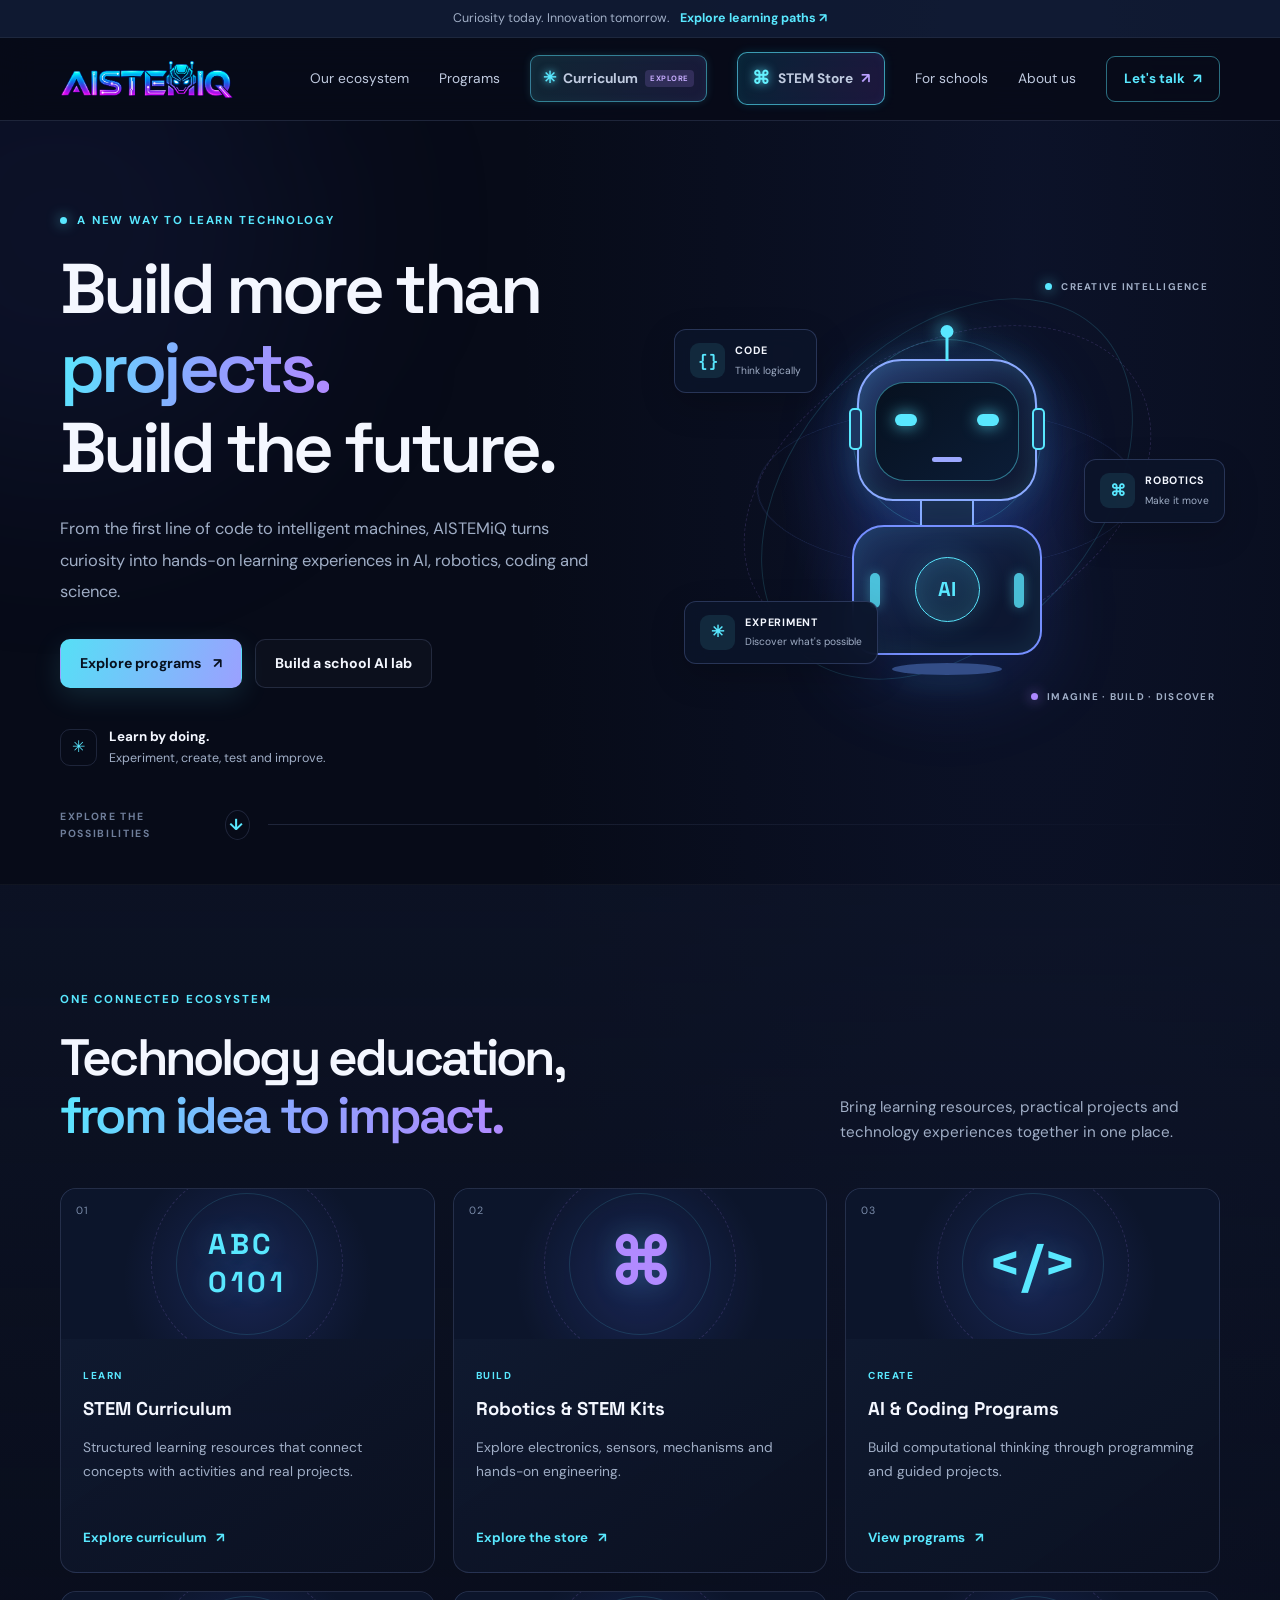
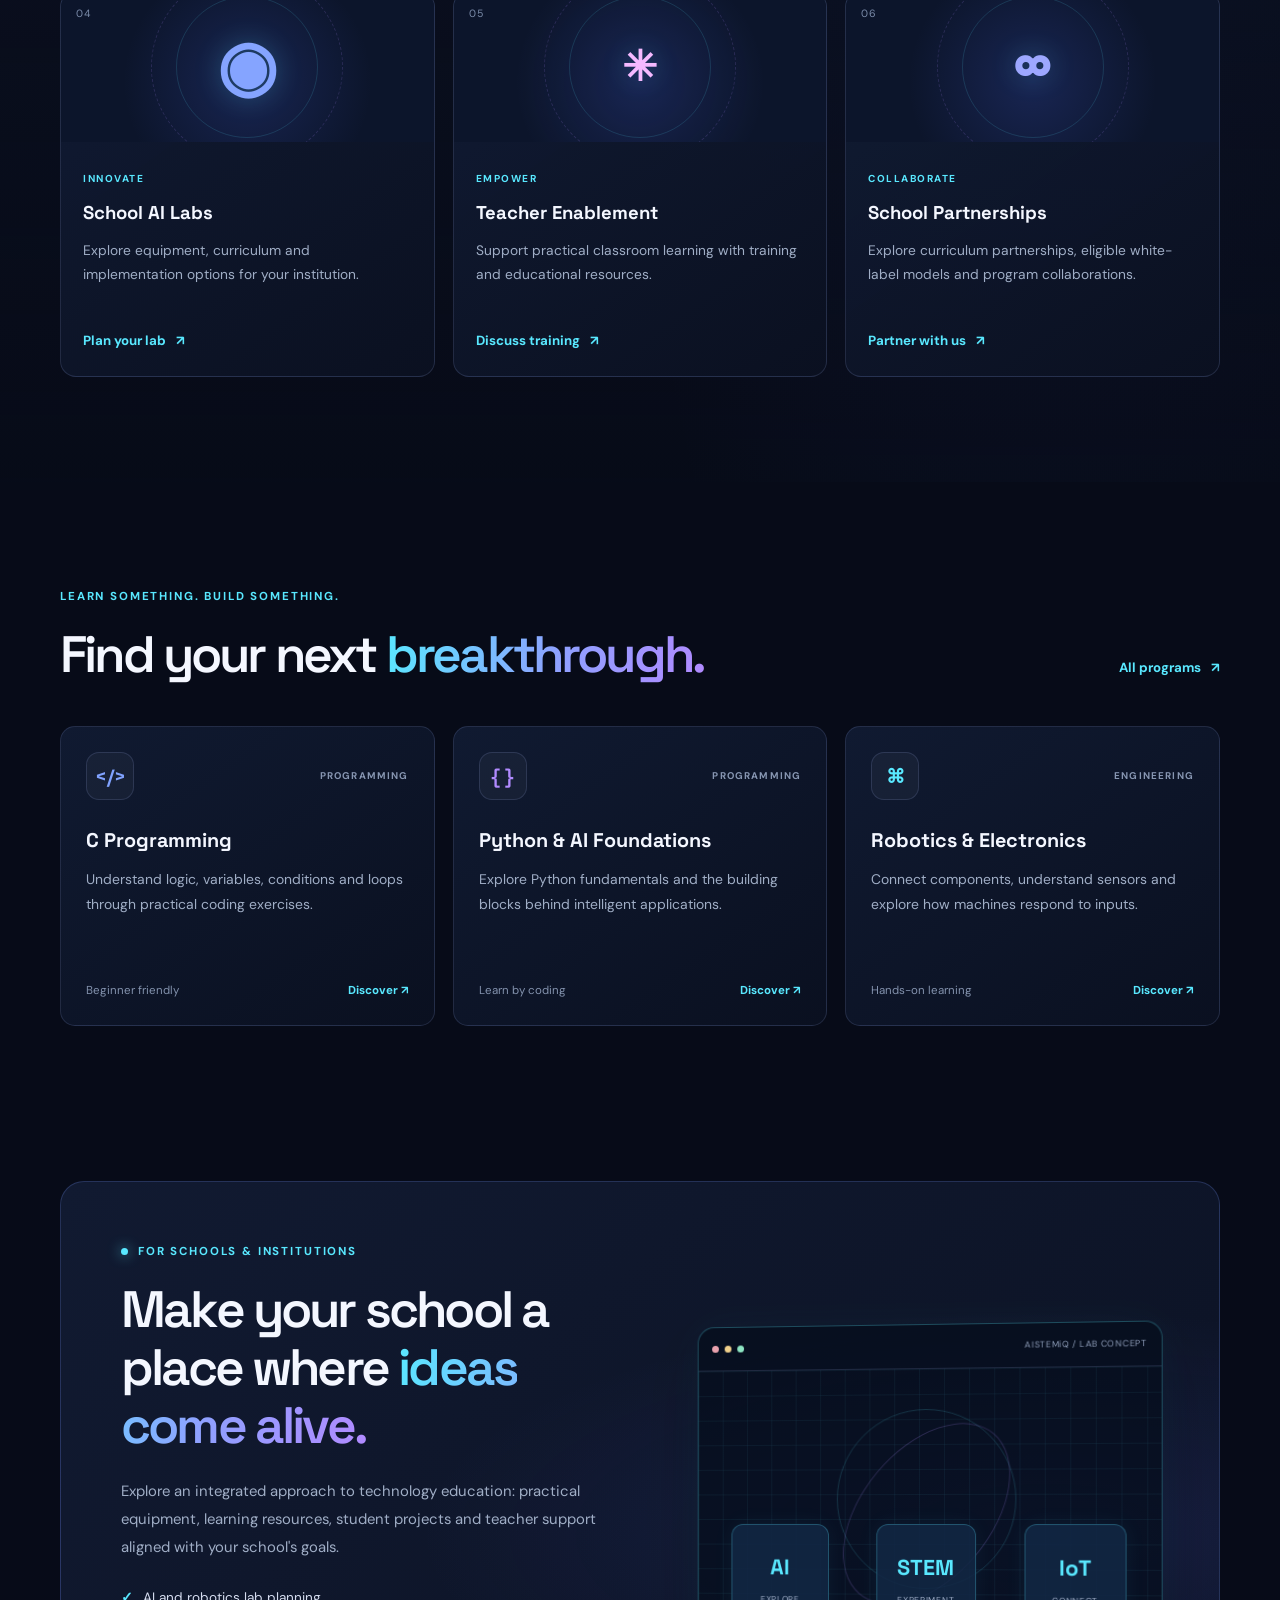
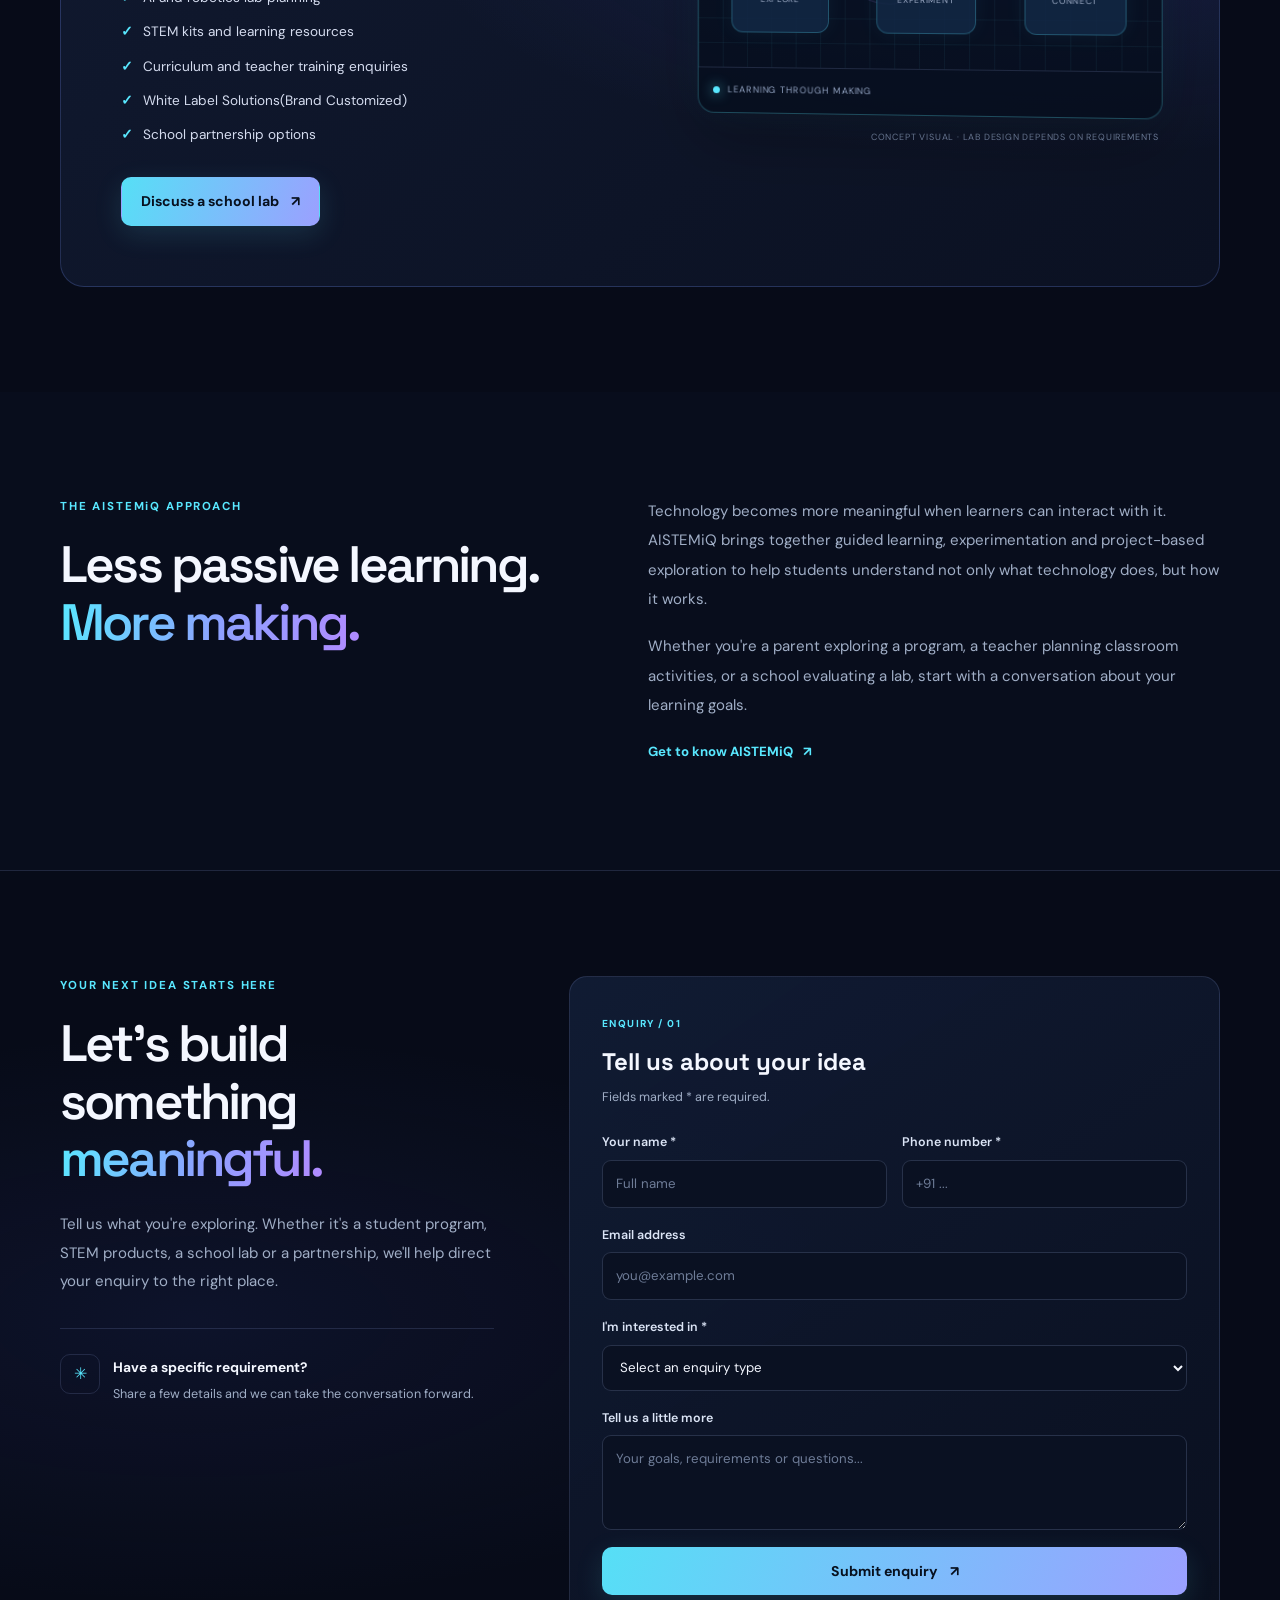
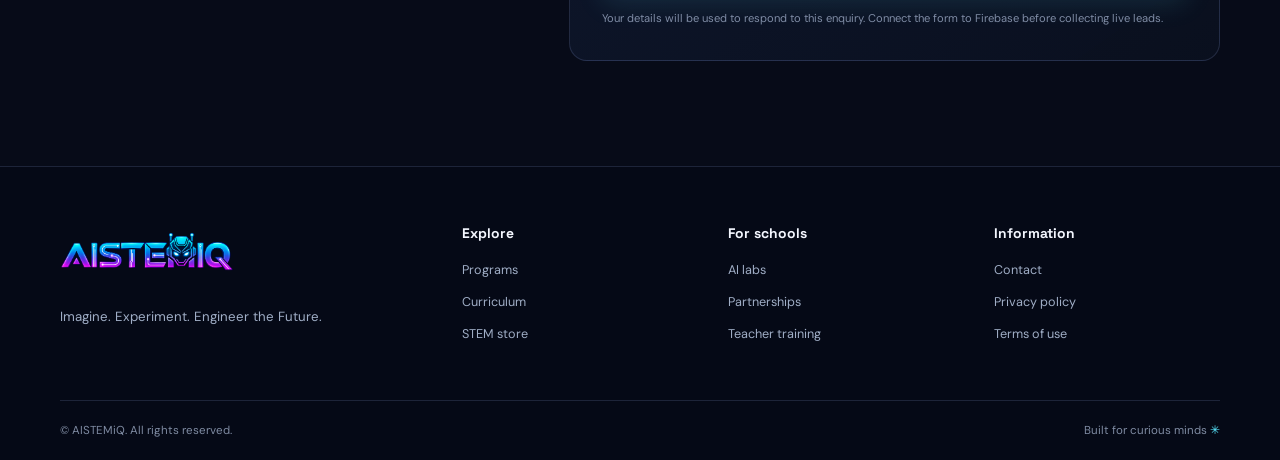
==== index.html @ 631dc9cc "Add files via upload" ====
<!DOCTYPE html>
<html lang="en">
<head>
  <meta charset="UTF-8">
  <meta name="viewport" content="width=device-width, initial-scale=1.0">

  <title>AISTEMiQ | AI, Robotics, STEM & Future Skills</title>
  <meta name="description" content="Explore AI, robotics, coding, STEM curriculum, educational kits and AI lab solutions for schools with AISTEMiQ.">
  <meta name="theme-color" content="#070b18">

  <link rel="stylesheet" href="css/styles.css">

  <!-- Fonts -->
  <link rel="preconnect" href="https://fonts.googleapis.com">
  <link rel="preconnect" href="https://fonts.gstatic.com" crossorigin>
  <link href="https://fonts.googleapis.com/css2?family=DM+Sans:wght@400;500;600;700&family=Space+Grotesk:wght@400;500;600;700&display=swap" rel="stylesheet">

  <script src="js/main.js" defer></script>
</head>

<body>
  <div class="announcement">
    <p>Curiosity today. Innovation tomorrow. <a href="#programs">Explore learning paths ↗</a></p>
  </div>

  <header class="site-header">
    <nav class="navbar container" aria-label="Main navigation">
      
<a class="brand brand-image" href="index.html" aria-label="AISTEMiQ homepage">
  <img src="assets/aistemiq-logo.png" alt="AISTEMiQ — Future Skills, Built Here">
</a>


      <button class="menu-toggle" id="menuToggle"
        aria-label="Open navigation menu"
        aria-expanded="false"
        aria-controls="navLinks">
        <span></span><span></span><span></span>
      </button>

      <div class="nav-links" id="navLinks">
        <a href="#ecosystem">Our ecosystem</a>
        <a href="#programs">Programs</a>
       
<a href="curriculum.html" class="nav-highlight">
  <span class="curriculum-icon">✳</span>
  Curriculum
  <span class="nav-new">EXPLORE</span>
</a>

<a href="https://prime-aihub.github.io/AISTEMiQ/"
   class="nav-store"
   aria-label="Shop AISTEMiQ Robotics and STEM Kits">
  <span class="store-nav-icon">⌘</span>
  <span>STEM Store</span>
  <span class="store-nav-arrow">↗</span>
</a>

        <a href="#schools">For schools</a>
        <a href="#about">About us</a>
        <a class="nav-cta" href="#contact">Let's talk <span>↗</span></a>
      </div>
    </nav>
  </header>

  <main>
    <!-- HERO -->
    <section class="hero section-pad">
      <div class="hero-grid container">
        <div class="hero-copy">
          <div class="eyebrow">
            <span class="status-dot"></span>
            A NEW WAY TO LEARN TECHNOLOGY
          </div>

          <h1>
            Build more than
            <span class="gradient-text">projects.</span>
            <br>Build the future.
          </h1>

          <p class="hero-description">
            From the first line of code to intelligent machines,
            AISTEMiQ turns curiosity into hands-on learning experiences
            in AI, robotics, coding and science.
          </p>

          <div class="hero-actions">
            <a class="button button-primary" href="#programs">
              Explore programs <span>↗</span>
            </a>
            <a class="button button-secondary" href="#schools">
              Build a school AI lab
            </a>
          </div>

          <div class="hero-proof">
            <div class="proof-icon">✳</div>
            <p><strong>Learn by doing.</strong><br>
              <span>Experiment, create, test and improve.</span>
            </p>
          </div>
        </div>

        <div class="hero-visual" aria-label="Abstract futuristic robotics illustration">
          <div class="orbit orbit-one"></div>
          <div class="orbit orbit-two"></div>
          <div class="orbit orbit-three"></div>

          <div class="visual-label label-top">
            <span class="mini-dot cyan"></span> CREATIVE INTELLIGENCE
          </div>

          <div class="robot-scene">
            <div class="robot-halo"></div>
            <div class="robot-head">
              <div class="robot-ear ear-left"></div>
              <div class="robot-ear ear-right"></div>
              <div class="robot-face">
                <div class="robot-eye eye-left"></div>
                <div class="robot-eye eye-right"></div>
                <div class="robot-mouth"></div>
              </div>
              <div class="robot-antenna">
                <span></span>
              </div>
            </div>
            <div class="robot-neck"></div>
            <div class="robot-body">
              <div class="robot-core">
                <span>AI</span>
              </div>
              <div class="robot-panel panel-left"></div>
              <div class="robot-panel panel-right"></div>
            </div>
            <div class="robot-base"></div>
          </div>

          <div class="floating-card card-code">
            <span class="card-icon">{ }</span>
            <div><strong>CODE</strong><small>Think logically</small></div>
          </div>

          <div class="floating-card card-robotics">
            <span class="card-icon">⌘</span>
            <div><strong>ROBOTICS</strong><small>Make it move</small></div>
          </div>

          <div class="floating-card card-science">
            <span class="card-icon">✳</span>
            <div><strong>EXPERIMENT</strong><small>Discover what's possible</small></div>
          </div>

          <div class="visual-label label-bottom">
            <span class="mini-dot purple"></span> IMAGINE · BUILD · DISCOVER
          </div>
        </div>
      </div>

      <div class="hero-bottom container">
        <span>EXPLORE THE POSSIBILITIES</span>
        <a href="#ecosystem" aria-label="Scroll to our ecosystem">↓</a>
        <span class="hero-bottom-line"></span>
      </div>
    </section>

    <!-- ECOSYSTEM -->
    <section class="section-pad ecosystem-section" id="ecosystem">
      <div class="container">
        <div class="section-heading">
          <div>
            <p class="eyebrow">ONE CONNECTED ECOSYSTEM</p>
            <h2>Technology education,<br><span class="gradient-text">from idea to impact.</span></h2>
          </div>
          <p class="section-intro">
            Bring learning resources, practical projects and technology
            experiences together in one place.
          </p>
        </div>

        <div class="ecosystem-grid">
          <article class="ecosystem-card card-featured">
            <div class="tile-visual tile-curriculum"><span>01</span><b>ABC<br>0101</b></div>
            <div class="card-content">
              <span class="card-kicker">LEARN</span>
              <h3>STEM Curriculum</h3>
              <p>Structured learning resources that connect concepts with activities and real projects.</p>
              <a class="text-link" href="curriculum.html">Explore curriculum <span>↗</span></a>
            </div>
          </article>

          <article class="ecosystem-card">
            <div class="tile-visual tile-robotics"><span>02</span><b>⌘</b></div>
            <div class="card-content">
              <span class="card-kicker">BUILD</span>
              <h3>Robotics & STEM Kits</h3>
              <p>Explore electronics, sensors, mechanisms and hands-on engineering.</p>
              <a class="text-link" href="store.html">Explore the store <span>↗</span></a>
            </div>
          </article>

          <article class="ecosystem-card">
            <div class="tile-visual tile-coding"><span>03</span><b>&lt;/&gt;</b></div>
            <div class="card-content">
              <span class="card-kicker">CREATE</span>
              <h3>AI & Coding Programs</h3>
              <p>Build computational thinking through programming and guided projects.</p>
              <a class="text-link" href="programs.html">View programs <span>↗</span></a>
            </div>
          </article>

          <article class="ecosystem-card">
            <div class="tile-visual tile-labs"><span>04</span><b>◉</b></div>
            <div class="card-content">
              <span class="card-kicker">INNOVATE</span>
              <h3>School AI Labs</h3>
              <p>Explore equipment, curriculum and implementation options for your institution.</p>
              <a class="text-link" href="labs.html">Plan your lab <span>↗</span></a>
            </div>
          </article>

          <article class="ecosystem-card">
            <div class="tile-visual tile-teachers"><span>05</span><b>✳</b></div>
            <div class="card-content">
              <span class="card-kicker">EMPOWER</span>
              <h3>Teacher Enablement</h3>
              <p>Support practical classroom learning with training and educational resources.</p>
              <a class="text-link" href="#contact">Discuss training <span>↗</span></a>
            </div>
          </article>

          <article class="ecosystem-card">
            <div class="tile-visual tile-partners"><span>06</span><b>∞</b></div>
            <div class="card-content">
              <span class="card-kicker">COLLABORATE</span>
              <h3>School Partnerships</h3>
              <p>Explore curriculum partnerships, eligible white-label models and program collaborations.</p>
              <a class="text-link" href="partners.html">Partner with us <span>↗</span></a>
            </div>
          </article>
        </div>
      </div>
    </section>

    <!-- PROGRAMS -->
    <section class="section-pad programs-section" id="programs">
      <div class="container">
        <div class="section-heading">
          <div>
            <p class="eyebrow">LEARN SOMETHING. BUILD SOMETHING.</p>
            <h2>Find your next <span class="gradient-text">breakthrough.</span></h2>
          </div>
          <a href="programs.html" class="text-link heading-link">All programs <span>↗</span></a>
        </div>

        <div class="program-grid">
          <article class="program-card">
            <div class="program-top">
              <span class="program-symbol symbol-blue">&lt;/&gt;</span>
              <span class="program-tag">PROGRAMMING</span>
            </div>
            <h3>C Programming</h3>
            <p>Understand logic, variables, conditions and loops through practical coding exercises.</p>
            <div class="program-footer"><span>Beginner friendly</span><a href="programs.html">Discover ↗</a></div>
          </article>

          <article class="program-card">
            <div class="program-top">
              <span class="program-symbol symbol-purple">{ }</span>
              <span class="program-tag">PROGRAMMING</span>
            </div>
            <h3>Python & AI Foundations</h3>
            <p>Explore Python fundamentals and the building blocks behind intelligent applications.</p>
            <div class="program-footer"><span>Learn by coding</span><a href="programs.html">Discover ↗</a></div>
          </article>

          <article class="program-card">
            <div class="program-top">
              <span class="program-symbol symbol-cyan">⌘</span>
              <span class="program-tag">ENGINEERING</span>
            </div>
            <h3>Robotics & Electronics</h3>
            <p>Connect components, understand sensors and explore how machines respond to inputs.</p>
            <div class="program-footer"><span>Hands-on learning</span><a href="programs.html">Discover ↗</a></div>
          </article>
        </div>
      </div>
    </section>

    <!-- SCHOOL LAB -->
    <section class="section-pad school-section" id="schools">
      <div class="container">
        <div class="school-panel">
          <div class="school-copy">
            <p class="eyebrow"><span class="mini-dot cyan"></span> FOR SCHOOLS & INSTITUTIONS</p>
            <h2>Make your school a place where <span class="gradient-text">ideas come alive.</span></h2>
            <p>
              Explore an integrated approach to technology education:
              practical equipment, learning resources, student projects
              and teacher support aligned with your school's goals.
            </p>
            <ul class="check-list">
              <li><span>✓</span> AI and robotics lab planning</li>
              <li><span>✓</span> STEM kits and learning resources</li>
              <li><span>✓</span> Curriculum and teacher training enquiries</li>
              <li><span>✓</span> White Label Solutions(Brand Customized)</li>
              <li><span>✓</span> School partnership options</li>
            </ul>
            <a class="button button-primary" href="labs.html">Discuss a school lab <span>↗</span></a>
          </div>

          <div class="school-visual">
            <div class="lab-window">
              <div class="window-top"><span></span><span></span><span></span><small>AISTEMiQ / LAB CONCEPT</small></div>
              <div class="lab-grid">
                <div class="lab-orb orb-one"></div>
                <div class="lab-orb orb-two"></div>
                <div class="lab-chip"><span>AI</span><small>EXPLORE</small></div>
                <div class="lab-chip"><span>STEM</span><small>EXPERIMENT</small></div>
                <div class="lab-chip"><span>IoT</span><small>CONNECT</small></div>
              </div>
              <div class="lab-caption"><span class="status-dot"></span> LEARNING THROUGH MAKING</div>
            </div>
            <div class="visual-footnote">CONCEPT VISUAL · LAB DESIGN DEPENDS ON REQUIREMENTS</div>
          </div>
        </div>
      </div>
    </section>

    <!-- ABOUT -->
    <section class="section-pad about-section" id="about">
      <div class="container about-grid">
        <div>
          <p class="eyebrow">THE AISTEMiQ APPROACH</p>
          <h2>Less passive learning.<br><span class="gradient-text">More making.</span></h2>
        </div>
        <div class="about-copy">
          <p>
            Technology becomes more meaningful when learners can interact
            with it. AISTEMiQ brings together guided learning, experimentation
            and project-based exploration to help students understand not
            only what technology does, but how it works.
          </p>
          <p>
            Whether you're a parent exploring a program, a teacher planning
            classroom activities, or a school evaluating a lab, start with
            a conversation about your learning goals.
          </p>
          <a href="contact.html" class="text-link">Get to know AISTEMiQ <span>↗</span></a>
        </div>
      </div>
    </section>

    <!-- CONTACT -->
    <section class="section-pad contact-section" id="contact">
      <div class="container contact-grid">
        <div class="contact-copy">
          <p class="eyebrow">YOUR NEXT IDEA STARTS HERE</p>
          <h2>Let's build something <span class="gradient-text">meaningful.</span></h2>
          <p>
            Tell us what you're exploring. Whether it's a student program,
            STEM products, a school lab or a partnership, we'll help direct
            your enquiry to the right place.
          </p>
          <div class="contact-note">
            <span class="note-icon">✳</span>
            <div><strong>Have a specific requirement?</strong><p>Share a few details and we can take the conversation forward.</p></div>
          </div>
        </div>

        <form class="contact-form" id="leadForm">
          <div class="form-heading">
            <span class="form-step">ENQUIRY / 01</span>
            <h3>Tell us about your idea</h3>
            <p>Fields marked * are required.</p>
          </div>

          <div class="form-row">
            <div class="form-field">
              <label for="name">Your name *</label>
              <input type="text" id="name" name="name" placeholder="Full name" autocomplete="name" required>
            </div>
            <div class="form-field">
              <label for="phone">Phone number *</label>
              <input type="tel" id="phone" name="phone" placeholder="+91 ..." autocomplete="tel" required>
            </div>
          </div>

          <div class="form-field">
            <label for="email">Email address</label>
            <input type="email" id="email" name="email" placeholder="you@example.com" autocomplete="email">
          </div>

          <div class="form-field">
            <label for="interest">I'm interested in *</label>
            <select id="interest" name="interest" required>
              <option value="">Select an enquiry type</option>
              <option value="Student programs">Student programs</option>
              <option value="STEM curriculum and books">STEM curriculum and books</option>
              <option value="Robotics kits and products">Robotics kits and products</option>
              <option value="School AI lab">School AI lab</option>
              <option value="Teacher training">Teacher training</option>
              <option value="School partnership">School partnership</option>
              <option value="Other enquiry">Other enquiry</option>
            </select>
          </div>

          <div class="form-field">
            <label for="message">Tell us a little more</label>
            <textarea id="message" name="message" rows="3" placeholder="Your goals, requirements or questions..."></textarea>
          </div>

          <button type="submit" class="button button-primary form-submit">
            Submit enquiry <span>↗</span>
          </button>
          <p class="form-disclaimer">
            Your details will be used to respond to this enquiry.
            Connect the form to Firebase before collecting live leads.
          </p>
          <p class="form-status" id="formStatus" role="status" aria-live="polite"></p>
        </form>
      </div>
    </section>
  </main>

  <!-- FOOTER -->
  <footer class="site-footer">
    <div class="container footer-main">
      <div class="footer-brand">
       
<a class="brand brand-image" href="index.html" aria-label="AISTEMiQ homepage">
  <img src="assets/aistemiq-logo.png" alt="AISTEMiQ — Future Skills, Built Here">
</a>

        <p>Imagine. Experiment. Engineer the Future.</p>
      </div>

      <div class="footer-column">
        <h4>Explore</h4>
        <a href="programs.html">Programs</a>
        <a href="curriculum.html">Curriculum</a>
        <a href="https://prime-aihub.github.io/AISTEMiQ/">STEM store</a>
      </div>

      <div class="footer-column">
        <h4>For schools</h4>
        <a href="">AI labs</a>
        <a href="">Partnerships</a>
        <a href="contact.html">Teacher training</a>
      </div>

      <div class="footer-column">
        <h4>Information</h4>
        <a href="contact.html">Contact</a>
        <a href="privacy.html">Privacy policy</a>
        <a href="terms.html">Terms of use</a>
      </div>
    </div>

    <div class="container footer-bottom">
      <p>© <span id="currentYear"></span> AISTEMiQ. All rights reserved.</p>
      <p>Built for curious minds <span class="footer-heart">✳</span></p>
    </div>
  </footer>

  <div class="toast" id="toast" role="status" aria-live="polite"></div>
</body>
</html>
---- css/styles.css ----
/* =========================================
   AISTEMiQ — Main Stylesheet
   ========================================= */

:root {
  --bg: #070b18;
  --bg-soft: #0b1122;
  --panel: #10182b;
  --panel-light: #141e34;
  --text: #f4f7ff;
  --muted: #a0aec6;
  --cyan: #59e8ff;
  --blue: #6487ff;
  --purple: #b18aff;
  --border: rgba(168, 190, 255, 0.15);
  --font-main: "DM Sans", sans-serif;
  --font-heading: "Space Grotesk", sans-serif;
  --container: 1160px;
}

* {
  box-sizing: border-box;
  margin: 0;
  padding: 0;
}

html {
  scroll-behavior: smooth;
  scroll-padding-top: 100px;
}

body {
  background:
    radial-gradient(ellipse at 80% 5%, rgba(52, 79, 180, 0.11), transparent 35%),
    var(--bg);
  color: var(--text);
  font-family: var(--font-main);
  line-height: 1.65;
  overflow-x: hidden;
}

body.menu-open {
  overflow: hidden;
}

a {
  color: inherit;
  text-decoration: none;
}

button,
input,
select,
textarea {
  font: inherit;
}

button,
a,
input,
select,
textarea {
  -webkit-tap-highlight-color: transparent;
}

button:focus-visible,
a:focus-visible,
input:focus-visible,
select:focus-visible,
textarea:focus-visible {
  outline: 2px solid var(--cyan);
  outline-offset: 4px;
}

button {
  cursor: pointer;
}

img {
  display: block;
  max-width: 100%;
}

.container {
  width: min(var(--container), calc(100% - 48px));
  margin-inline: auto;
}

.section-pad {
  padding-block: 105px;
}

.gradient-text {
  color: var(--cyan);
  background: linear-gradient(100deg, var(--cyan), #8fa0ff 55%, var(--purple));
  background-clip: text;
  -webkit-background-clip: text;
  -webkit-text-fill-color: transparent;
}

.eyebrow {
  display: flex;
  align-items: center;
  gap: 10px;
  margin-bottom: 20px;
  color: var(--cyan);
  font-size: 0.72rem;
  font-weight: 700;
  letter-spacing: 0.16em;
}

.status-dot,
.mini-dot {
  display: inline-block;
  flex: 0 0 auto;
  width: 7px;
  height: 7px;
  border-radius: 50%;
  background: var(--cyan);
  box-shadow: 0 0 13px rgba(89, 232, 255, 0.8);
}

.mini-dot.purple {
  background: var(--purple);
  box-shadow: 0 0 13px rgba(177, 138, 255, 0.8);
}

/* Announcement */

.announcement {
  padding: 8px 16px;
  border-bottom: 1px solid rgba(255, 255, 255, 0.06);
  background: rgba(17, 28, 54, 0.85);
  text-align: center;
  font-size: 0.78rem;
  color: var(--muted);
}

.announcement a {
  margin-left: 7px;
  color: var(--cyan);
  font-weight: 700;
}

/* Navigation */

.site-header {
  position: sticky;
  top: 0;
  z-index: 100;
  border-bottom: 1px solid var(--border);
  background: rgba(7, 11, 24, 0.88);
  backdrop-filter: blur(18px);
}

.navbar {
  min-height: 82px;
  display: flex;
  align-items: center;
  justify-content: space-between;
  gap: 30px;
}

.brand {
  display: inline-flex;
  align-items: center;
  gap: 11px;
  flex-shrink: 0;
}

.brand-mark {
  display: grid;
  place-items: center;
  width: 44px;
  height: 44px;
  border: 1px solid rgba(89, 232, 255, 0.55);
  border-radius: 13px;
  background: linear-gradient(145deg, rgba(89, 232, 255, 0.15), rgba(177, 138, 255, 0.12));
  color: var(--text);
  font-family: var(--font-heading);
  font-size: 1.2rem;
  font-weight: 700;
  box-shadow: 0 0 25px rgba(89, 232, 255, 0.07);
}

.brand-mark span {
  color: var(--cyan);
}

.brand-copy {
  display: flex;
  flex-direction: column;
  line-height: 1.2;
}

.brand-copy strong {
  font-family: var(--font-heading);
  font-size: 1.05rem;
  letter-spacing: 0.02em;
}

.brand-copy small {
  margin-top: 5px;
  color: var(--muted);
  font-size: 0.53rem;
  letter-spacing: 0.12em;
}

.nav-links {
  display: flex;
  align-items: center;
  gap: 30px;
}

.nav-links > a:not(.nav-cta) {
  color: #c0cbe0;
  font-size: 0.86rem;
  transition: color 0.2s ease;
}

.nav-links > a:not(.nav-cta):hover {
  color: var(--cyan);
}

.nav-cta {
  padding: 11px 17px;
  border: 1px solid rgba(89, 232, 255, 0.45);
  border-radius: 9px;
  color: var(--cyan);
  font-size: 0.84rem;
  font-weight: 700;
  transition: background 0.2s ease, transform 0.2s ease;
}

.nav-cta:hover {
  background: rgba(89, 232, 255, 0.09);
  transform: translateY(-2px);
}

.nav-cta span {
  margin-left: 5px;
}

.menu-toggle {
  display: none;
  width: 43px;
  height: 43px;
  border: 1px solid var(--border);
  border-radius: 10px;
  background: var(--panel);
  padding: 10px;
}

.menu-toggle span {
  display: block;
  height: 2px;
  margin: 5px 0;
  border-radius: 2px;
  background: var(--text);
}

/* Buttons */

.button {
  display: inline-flex;
  min-height: 48px;
  align-items: center;
  justify-content: center;
  gap: 12px;
  padding: 12px 19px;
  border: 1px solid transparent;
  border-radius: 10px;
  font-size: 0.88rem;
  font-weight: 700;
  transition: transform 0.2s ease, box-shadow 0.2s ease, background 0.2s ease;
}

.button:hover {
  transform: translateY(-3px);
}

.button-primary {
  background: linear-gradient(110deg, #56dff6, #9ba0ff);
  color: #07101e;
  box-shadow: 0 8px 28px rgba(89, 232, 255, 0.13);
}

.button-primary:hover {
  box-shadow: 0 10px 35px rgba(89, 232, 255, 0.23);
}

.button-secondary {
  border-color: var(--border);
  background: rgba(255, 255, 255, 0.025);
  color: var(--text);
}

.button-secondary:hover {
  border-color: rgba(89, 232, 255, 0.4);
}

/* Hero */

.hero {
  position: relative;
  min-height: 680px;
  padding-top: 90px;
  padding-bottom: 42px;
  overflow: hidden;
}

.hero::before {
  position: absolute;
  top: -140px;
  left: -190px;
  width: 500px;
  height: 500px;
  border-radius: 50%;
  background: rgba(65, 78, 200, 0.09);
  filter: blur(100px);
  content: "";
  pointer-events: none;
}

.hero-grid {
  position: relative;
  z-index: 1;
  display: grid;
  grid-template-columns: 1.03fr 0.97fr;
  align-items: center;
  gap: 35px;
}

.hero-copy {
  position: relative;
  z-index: 2;
}

.hero h1,
.section-heading h2,
.school-copy h2,
.about-grid h2,
.contact-copy h2 {
  font-family: var(--font-heading);
  font-weight: 600;
  letter-spacing: -0.055em;
  line-height: 1.13;
}

.hero h1 {
  max-width: 660px;
  font-size: clamp(3rem, 5.5vw, 5.15rem);
}

.hero-description {
  max-width: 550px;
  margin-top: 25px;
  color: var(--muted);
  font-size: 1.03rem;
  line-height: 1.9;
}

.hero-actions {
  display: flex;
  flex-wrap: wrap;
  gap: 13px;
  margin-top: 32px;
}

.hero-proof {
  display: flex;
  align-items: center;
  gap: 12px;
  margin-top: 39px;
}

.proof-icon {
  display: grid;
  place-items: center;
  width: 37px;
  height: 37px;
  border: 1px solid var(--border);
  border-radius: 10px;
  color: var(--cyan);
}

.hero-proof p {
  font-size: 0.84rem;
  line-height: 1.5;
}

.hero-proof p span {
  color: var(--muted);
  font-size: 0.78rem;
}

/* CSS-built robot scene */

.hero-visual {
  position: relative;
  display: grid;
  min-height: 470px;
  place-items: center;
  isolation: isolate;
}

.hero-visual::before {
  position: absolute;
  z-index: -2;
  width: 340px;
  height: 340px;
  border-radius: 50%;
  background: radial-gradient(circle, rgba(76, 101, 255, 0.22), transparent 70%);
  content: "";
}

.orbit {
  position: absolute;
  width: 380px;
  height: 380px;
  border: 1px solid rgba(110, 145, 255, 0.17);
  border-radius: 50%;
  transform: rotateX(65deg) rotate(-20deg);
}

.orbit-two {
  width: 300px;
  height: 440px;
  border-color: rgba(89, 232, 255, 0.15);
  transform: rotate(43deg);
}

.orbit-three {
  width: 435px;
  height: 290px;
  border-style: dashed;
  border-color: rgba(177, 138, 255, 0.17);
  transform: rotate(-28deg);
}

.robot-scene {
  position: relative;
  z-index: 1;
  display: flex;
  width: 240px;
  flex-direction: column;
  align-items: center;
  filter: drop-shadow(0 20px 35px rgba(52, 103, 255, 0.17));
  animation: robot-float 5s ease-in-out infinite;
}

.robot-halo {
  position: absolute;
  top: 35px;
  width: 190px;
  height: 190px;
  border: 1px solid rgba(89, 232, 255, 0.24);
  border-radius: 50%;
  box-shadow: 0 0 55px rgba(89, 232, 255, 0.1), inset 0 0 45px rgba(89, 232, 255, 0.07);
}

.robot-head {
  position: relative;
  width: 180px;
  height: 142px;
  margin-top: 55px;
  border: 2px solid #8aaaff;
  border-radius: 45px 45px 36px 36px;
  background: linear-gradient(145deg, #273e72, #111b39 60%, #10182f);
  box-shadow: inset 0 0 25px rgba(89, 232, 255, 0.16), 0 0 30px rgba(89, 232, 255, 0.1);
}

.robot-face {
  position: absolute;
  inset: 21px 16px 18px;
  border: 1px solid rgba(89, 232, 255, 0.45);
  border-radius: 30px;
  background: linear-gradient(140deg, #07111f, #0b1d37);
}

.robot-ear {
  position: absolute;
  top: 47px;
  width: 13px;
  height: 42px;
  border: 2px solid var(--cyan);
  border-radius: 5px;
  background: #1c3660;
}

.ear-left {
  left: -10px;
}

.ear-right {
  right: -10px;
}

.robot-antenna {
  position: absolute;
  top: -28px;
  left: 50%;
  width: 3px;
  height: 28px;
  background: var(--cyan);
  transform: translateX(-50%);
}

.robot-antenna span {
  position: absolute;
  top: -8px;
  left: -5px;
  width: 13px;
  height: 13px;
  border-radius: 50%;
  background: var(--cyan);
  box-shadow: 0 0 18px var(--cyan);
}

.robot-eye {
  position: absolute;
  top: 31px;
  width: 22px;
  height: 12px;
  border-radius: 10px;
  background: var(--cyan);
  box-shadow: 0 0 16px rgba(89, 232, 255, 0.8);
}

.eye-left {
  left: 19px;
}

.eye-right {
  right: 19px;
}

.robot-mouth {
  position: absolute;
  bottom: 18px;
  left: 50%;
  width: 30px;
  height: 5px;
  border-radius: 5px;
  background: #9ca8ff;
  transform: translateX(-50%);
}

.robot-neck {
  z-index: -1;
  width: 54px;
  height: 24px;
  border-right: 2px solid #8aaaff;
  border-left: 2px solid #8aaaff;
  background: #172648;
}

.robot-body {
  position: relative;
  display: grid;
  width: 190px;
  height: 130px;
  place-items: center;
  border: 2px solid #758fff;
  border-radius: 32px 32px 24px 24px;
  background: linear-gradient(145deg, #1d3260, #0d1731 70%);
  box-shadow: inset 0 0 30px rgba(89, 232, 255, 0.1);
}

.robot-core {
  display: grid;
  width: 65px;
  height: 65px;
  place-items: center;
  border: 1px solid var(--cyan);
  border-radius: 50%;
  background: rgba(89, 232, 255, 0.1);
  box-shadow: 0 0 28px rgba(89, 232, 255, 0.17), inset 0 0 20px rgba(89, 232, 255, 0.1);
  color: var(--cyan);
  font-family: var(--font-heading);
  font-size: 1.25rem;
  font-weight: 700;
}

.robot-panel {
  position: absolute;
  top: 46px;
  width: 10px;
  height: 35px;
  border-radius: 5px;
  background: #59e8ff;
  opacity: 0.8;
  box-shadow: 0 0 12px rgba(89, 232, 255, 0.5);
}

.panel-left {
  left: 16px;
}

.panel-right {
  right: 16px;
}

.robot-base {
  width: 110px;
  height: 12px;
  margin-top: 8px;
  border-radius: 50%;
  background: #334d87;
  box-shadow: 0 10px 25px rgba(89, 232, 255, 0.14);
}

.floating-card {
  position: absolute;
  z-index: 3;
  display: flex;
  align-items: center;
  gap: 10px;
  padding: 12px 15px;
  border: 1px solid rgba(145, 171, 255, 0.22);
  border-radius: 12px;
  background: rgba(12, 21, 42, 0.9);
  box-shadow: 0 12px 35px rgba(0, 0, 0, 0.2);
  backdrop-filter: blur(10px);
}

.floating-card strong,
.floating-card small {
  display: block;
}

.floating-card strong {
  font-size: 0.67rem;
  letter-spacing: 0.07em;
}

.floating-card small {
  margin-top: 3px;
  color: var(--muted);
  font-size: 0.64rem;
}

.card-icon {
  display: grid;
  width: 35px;
  height: 35px;
  place-items: center;
  border-radius: 9px;
  background: rgba(89, 232, 255, 0.1);
  color: var(--cyan);
  font-family: var(--font-heading);
  font-weight: 700;
}

.card-code {
  top: 75px;
  left: 0;
}

.card-robotics {
  top: 205px;
  right: -5px;
}

.card-science {
  bottom: 60px;
  left: 10px;
}

.visual-label {
  position: absolute;
  color: var(--muted);
  font-size: 0.61rem;
  font-weight: 700;
  letter-spacing: 0.13em;
}

.visual-label .mini-dot {
  margin-right: 6px;
}

.label-top {
  top: 25px;
  right: 12px;
}

.label-bottom {
  right: 5px;
  bottom: 19px;
}

.hero-bottom {
  display: flex;
  align-items: center;
  gap: 18px;
  margin-top: 40px;
  color: #6f7e9a;
  font-size: 0.65rem;
  font-weight: 700;
  letter-spacing: 0.16em;
}

.hero-bottom a {
  display: grid;
  width: 30px;
  height: 30px;
  place-items: center;
  border: 1px solid var(--border);
  border-radius: 50%;
  color: var(--cyan);
  font-size: 1rem;
}

.hero-bottom-line {
  width: 100%;
  height: 1px;
  background: linear-gradient(90deg, var(--border), transparent);
}

/* Section headings */

.ecosystem-section {
  border-top: 1px solid rgba(255, 255, 255, 0.04);
  background: linear-gradient(180deg, rgba(14, 21, 41, 0.7), rgba(7, 11, 24, 0.1));
}

.section-heading {
  display: flex;
  align-items: flex-end;
  justify-content: space-between;
  gap: 35px;
  margin-bottom: 43px;
}

.section-heading h2,
.school-copy h2,
.about-grid h2,
.contact-copy h2 {
  font-size: clamp(2.2rem, 4vw, 3.45rem);
}

.section-intro {
  max-width: 380px;
  color: var(--muted);
  font-size: 0.95rem;
}

.heading-link {
  flex-shrink: 0;
  margin-bottom: 5px;
}

/* Ecosystem cards */

.ecosystem-grid {
  display: grid;
  grid-template-columns: repeat(3, minmax(0, 1fr));
  gap: 18px;
}

.ecosystem-card {
  overflow: hidden;
  border: 1px solid var(--border);
  border-radius: 16px;
  background: linear-gradient(145deg, rgba(18, 29, 54, 0.92), rgba(11, 17, 33, 0.95));
  transition: border-color 0.25s ease, transform 0.25s ease;
}

.ecosystem-card:hover {
  transform: translateY(-5px);
  border-color: rgba(89, 232, 255, 0.4);
}

.tile-visual {
  position: relative;
  display: grid;
  height: 150px;
  place-items: center;
  overflow: hidden;
  background: radial-gradient(circle at 50% 60%, rgba(78, 107, 255, 0.19), transparent 60%), #0c152b;
}

.tile-visual::before,
.tile-visual::after {
  position: absolute;
  width: 140px;
  height: 140px;
  border: 1px solid rgba(89, 232, 255, 0.14);
  border-radius: 50%;
  content: "";
}

.tile-visual::after {
  width: 190px;
  height: 190px;
  border-style: dashed;
  border-color: rgba(177, 138, 255, 0.17);
}

.tile-visual > span {
  position: absolute;
  top: 13px;
  left: 15px;
  color: #7c8dab;
  font-size: 0.66rem;
  letter-spacing: 0.1em;
}

.tile-visual b {
  z-index: 1;
  color: var(--cyan);
  font-family: var(--font-heading);
  font-size: 2.6rem;
  text-shadow: 0 0 28px rgba(89, 232, 255, 0.24);
}

.tile-curriculum b {
  font-size: 1.8rem;
  letter-spacing: 0.12em;
  line-height: 1.3;
}

.tile-robotics b {
  color: var(--purple);
  font-size: 4rem;
}

.tile-coding b {
  font-size: 3.4rem;
}

.tile-labs b {
  color: #85a4ff;
  font-size: 4.3rem;
}

.tile-teachers b {
  color: #f5b9ff;
}

.tile-partners b {
  color: #9da7ff;
  font-size: 4rem;
}

.card-content {
  padding: 22px;
}

.card-kicker {
  color: var(--cyan);
  font-size: 0.63rem;
  font-weight: 700;
  letter-spacing: 0.15em;
}

.card-content h3 {
  margin-top: 7px;
  font-family: var(--font-heading);
  font-size: 1.16rem;
}

.card-content p {
  min-height: 72px;
  margin-top: 10px;
  color: var(--muted);
  font-size: 0.86rem;
  line-height: 1.75;
}

.text-link {
  display: inline-flex;
  align-items: center;
  gap: 10px;
  margin-top: 20px;
  color: var(--cyan);
  font-size: 0.83rem;
  font-weight: 700;
}

.text-link span {
  transition: transform 0.2s ease;
}

.text-link:hover span {
  transform: translate(3px, -3px);
}

/* Programs */

.programs-section {
  background: var(--bg);
}

.program-grid {
  display: grid;
  grid-template-columns: repeat(3, minmax(0, 1fr));
  gap: 18px;
}

.program-card {
  display: flex;
  min-height: 300px;
  flex-direction: column;
  padding: 25px;
  border: 1px solid var(--border);
  border-radius: 15px;
  background: linear-gradient(145deg, #101a31, #0a1020);
  transition: border-color 0.2s ease, transform 0.2s ease;
}

.program-card:hover {
  transform: translateY(-4px);
  border-color: rgba(177, 138, 255, 0.4);
}

.program-top {
  display: flex;
  align-items: center;
  justify-content: space-between;
  gap: 10px;
}

.program-symbol {
  display: grid;
  width: 48px;
  height: 48px;
  place-items: center;
  border: 1px solid var(--border);
  border-radius: 13px;
  background: rgba(255, 255, 255, 0.035);
  font-family: var(--font-heading);
  font-size: 1.2rem;
  font-weight: 700;
}

.symbol-blue {
  color: #80a2ff;
}

.symbol-purple {
  color: var(--purple);
}

.symbol-cyan {
  color: var(--cyan);
}

.program-tag {
  color: #8796b2;
  font-size: 0.61rem;
  font-weight: 700;
  letter-spacing: 0.12em;
}

.program-card h3 {
  margin-top: 24px;
  font-family: var(--font-heading);
  font-size: 1.24rem;
}

.program-card > p {
  margin-top: 10px;
  color: var(--muted);
  font-size: 0.87rem;
  line-height: 1.8;
}

.program-footer {
  display: flex;
  align-items: center;
  justify-content: space-between;
  gap: 10px;
  margin-top: auto;
  padding-top: 24px;
  font-size: 0.72rem;
}

.program-footer span {
  color: #8392ad;
}

.program-footer a {
  color: var(--cyan);
  font-weight: 700;
}

/* School lab panel */

.school-section {
  padding-top: 50px;
}

.school-panel {
  display: grid;
  grid-template-columns: 1fr 0.9fr;
  gap: 55px;
  align-items: center;
  padding: 60px;
  border: 1px solid rgba(121, 151, 255, 0.22);
  border-radius: 24px;
  background:
    radial-gradient(ellipse at 85% 50%, rgba(78, 94, 225, 0.15), transparent 45%),
    linear-gradient(140deg, #111a31, #0b1122);
}

.school-copy h2 {
  max-width: 600px;
}

.school-copy > p:not(.eyebrow) {
  max-width: 550px;
  margin-top: 22px;
  color: var(--muted);
  font-size: 0.93rem;
  line-height: 1.9;
}

.check-list {
  display: grid;
  gap: 12px;
  margin-block: 25px 30px;
  list-style: none;
  color: #d5dcef;
  font-size: 0.85rem;
}

.check-list li {
  display: flex;
  align-items: flex-start;
  gap: 10px;
}

.check-list li span {
  color: var(--cyan);
  font-weight: 700;
}

.school-visual {
  min-width: 0;
}

.lab-window {
  overflow: hidden;
  border: 1px solid rgba(89, 232, 255, 0.28);
  border-radius: 17px;
  background: rgba(5, 12, 27, 0.75);
  box-shadow: 0 25px 70px rgba(0, 0, 0, 0.25), 0 0 45px rgba(89, 232, 255, 0.05);
  transform: perspective(900px) rotateY(-4deg);
}

.window-top {
  display: flex;
  align-items: center;
  gap: 6px;
  padding: 14px;
  border-bottom: 1px solid var(--border);
}

.window-top > span {
  width: 7px;
  height: 7px;
  border-radius: 50%;
  background: #536482;
}

.window-top > span:first-child {
  background: #e9a1ad;
}

.window-top > span:nth-child(2) {
  background: #f0d08b;
}

.window-top > span:nth-child(3) {
  background: #8de5c2;
}

.window-top small {
  margin-left: auto;
  color: #8e9db9;
  font-size: 0.55rem;
  letter-spacing: 0.08em;
}

.lab-grid {
  position: relative;
  display: grid;
  min-height: 300px;
  grid-template-columns: repeat(3, 1fr);
  align-items: end;
  justify-items: center;
  gap: 10px;
  padding: 35px 15px;
  background-image:
    linear-gradient(rgba(89, 232, 255, 0.05) 1px, transparent 1px),
    linear-gradient(90deg, rgba(89, 232, 255, 0.05) 1px, transparent 1px);
  background-size: 25px 25px;
}

.lab-orb {
  position: absolute;
  top: 40px;
  left: 50%;
  width: 180px;
  height: 180px;
  border: 1px solid rgba(89, 232, 255, 0.16);
  border-radius: 50%;
  transform: translateX(-50%);
}

.orb-two {
  width: 130px;
  height: 210px;
  border-color: rgba(177, 138, 255, 0.2);
  transform: translateX(-50%) rotate(40deg);
}

.lab-chip {
  z-index: 1;
  display: flex;
  width: 100%;
  max-width: 100px;
  min-height: 110px;
  flex-direction: column;
  align-items: center;
  justify-content: center;
  gap: 7px;
  border: 1px solid rgba(89, 232, 255, 0.25);
  border-radius: 12px;
  background: rgba(18, 39, 68, 0.88);
  box-shadow: 0 0 22px rgba(89, 232, 255, 0.06);
}

.lab-chip span {
  color: var(--cyan);
  font-family: var(--font-heading);
  font-size: 1.35rem;
  font-weight: 700;
}

.lab-chip small {
  color: #9eacc6;
  font-size: 0.54rem;
  letter-spacing: 0.08em;
}

.lab-caption {
  display: flex;
  align-items: center;
  gap: 8px;
  padding: 15px;
  border-top: 1px solid var(--border);
  color: #94a5c3;
  font-size: 0.58rem;
  letter-spacing: 0.1em;
}

.visual-footnote {
  margin-top: 14px;
  color: #7686a4;
  font-size: 0.56rem;
  letter-spacing: 0.09em;
  text-align: right;
}

/* About */

.about-section {
  border-bottom: 1px solid var(--border);
  background: rgba(10, 16, 32, 0.5);
}

.about-grid {
  display: grid;
  grid-template-columns: 0.95fr 1.05fr;
  align-items: start;
  gap: 70px;
}

.about-copy p {
  margin-bottom: 18px;
  color: var(--muted);
  font-size: 0.94rem;
  line-height: 1.95;
}

.about-copy .text-link {
  margin-top: 2px;
}

/* Contact */

.contact-section {
  background:
    radial-gradient(ellipse at 15% 50%, rgba(73, 89, 204, 0.1), transparent 45%),
    var(--bg);
}

.contact-grid {
  display: grid;
  grid-template-columns: 0.8fr 1.2fr;
  align-items: start;
  gap: 75px;
}

.contact-copy > p:not(.eyebrow) {
  max-width: 450px;
  margin-top: 22px;
  color: var(--muted);
  font-size: 0.94rem;
  line-height: 1.9;
}

.contact-note {
  display: flex;
  gap: 13px;
  margin-top: 32px;
  padding-top: 25px;
  border-top: 1px solid var(--border);
}

.note-icon {
  display: grid;
  width: 40px;
  height: 40px;
  flex: 0 0 auto;
  place-items: center;
  border: 1px solid var(--border);
  border-radius: 10px;
  color: var(--cyan);
}

.contact-note strong {
  font-size: 0.86rem;
}

.contact-note p {
  margin-top: 4px;
  color: var(--muted);
  font-size: 0.79rem;
}

.contact-form {
  padding: 32px;
  border: 1px solid var(--border);
  border-radius: 18px;
  background: linear-gradient(145deg, rgba(18, 29, 54, 0.9), rgba(10, 16, 31, 0.97));
}

.form-heading {
  margin-bottom: 25px;
}

.form-step {
  color: var(--cyan);
  font-size: 0.63rem;
  font-weight: 700;
  letter-spacing: 0.14em;
}

.form-heading h3 {
  margin-top: 7px;
  font-family: var(--font-heading);
  font-size: 1.5rem;
}

.form-heading p {
  margin-top: 5px;
  color: var(--muted);
  font-size: 0.78rem;
}

.form-row {
  display: grid;
  grid-template-columns: 1fr 1fr;
  gap: 15px;
}

.form-field {
  display: flex;
  flex-direction: column;
  gap: 7px;
  margin-bottom: 17px;
}

.form-field label {
  color: #dce5f6;
  font-size: 0.78rem;
  font-weight: 600;
}

.form-field input,
.form-field select,
.form-field textarea {
  width: 100%;
  min-height: 46px;
  padding: 12px 13px;
  border: 1px solid rgba(163, 185, 236, 0.19);
  border-radius: 9px;
  outline: none;
  background: #0a1122;
  color: var(--text);
  font-size: 0.83rem;
  transition: border-color 0.2s ease, box-shadow 0.2s ease;
}

.form-field input::placeholder,
.form-field textarea::placeholder {
  color: #6e7c97;
}

.form-field select {
  color-scheme: dark;
}

.form-field textarea {
  min-height: 95px;
  resize: vertical;
}

.form-field input:focus,
.form-field select:focus,
.form-field textarea:focus {
  border-color: rgba(89, 232, 255, 0.65);
  box-shadow: 0 0 0 3px rgba(89, 232, 255, 0.07);
}

.form-submit {
  width: 100%;
  border: none;
}

.form-disclaimer {
  margin-top: 14px;
  color: #7f8ca5;
  font-size: 0.7rem;
  line-height: 1.7;
}

.form-status {
  min-height: 0;
  margin-top: 10px;
  color: var(--cyan);
  font-size: 0.8rem;
}

.form-status:empty {
  display: none;
}

/* Footer */

.site-footer {
  border-top: 1px solid var(--border);
  background: #050916;
}

.footer-main {
  display: grid;
  grid-template-columns: 1.6fr repeat(3, 1fr);
  gap: 40px;
  padding-block: 55px;
}

.footer-brand > p {
  margin-top: 17px;
  color: var(--muted);
  font-size: 0.83rem;
}

.footer-column {
  display: flex;
  flex-direction: column;
  align-items: flex-start;
  gap: 11px;
}

.footer-column h4 {
  margin-bottom: 4px;
  font-family: var(--font-heading);
  font-size: 0.87rem;
}

.footer-column a {
  color: var(--muted);
  font-size: 0.79rem;
  transition: color 0.2s ease;
}

.footer-column a:hover {
  color: var(--cyan);
}

.footer-bottom {
  display: flex;
  align-items: center;
  justify-content: space-between;
  gap: 20px;
  padding-block: 20px;
  border-top: 1px solid var(--border);
  color: #7f8ba2;
  font-size: 0.72rem;
}

.footer-heart {
  color: var(--cyan);
}

/* Toast */

.toast {
  position: fixed;
  z-index: 200;
  right: 22px;
  bottom: 22px;
  max-width: min(390px, calc(100% - 44px));
  padding: 14px 18px;
  border: 1px solid rgba(89, 232, 255, 0.4);
  border-radius: 11px;
  background: #111c32;
  color: var(--text);
  font-size: 0.85rem;
  box-shadow: 0 15px 45px rgba(0, 0, 0, 0.35);
  opacity: 0;
  pointer-events: none;
  transform: translateY(12px);
  transition: opacity 0.2s ease, transform 0.2s ease;
}

.toast.show {
  opacity: 1;
  transform: translateY(0);
}

/* Motion */

@keyframes robot-float {
  0%, 100% {
    transform: translateY(0);
  }
  50% {
    transform: translateY(-12px);
  }
}

@media (prefers-reduced-motion: reduce) {
  *,
  *::before,
  *::after {
    scroll-behavior: auto !important;
    animation-duration: 0.01ms !important;
    animation-iteration-count: 1 !important;
    transition-duration: 0.01ms !important;
  }
}

/* Responsive layout */

@media (max-width: 1050px) {
  .nav-links {
    gap: 17px;
  }

  .nav-links > a:not(.nav-cta) {
    font-size: 0.8rem;
  }

  .hero-grid {
    grid-template-columns: 1fr 0.85fr;
    gap: 15px;
  }

  .hero h1 {
    font-size: clamp(3rem, 6vw, 4.3rem);
  }

  .hero-visual {
    transform: scale(0.9);
  }

  .school-panel {
    padding: 40px;
    gap: 30px;
  }

  .contact-grid {
    gap: 40px;
  }
}

@media (max-width: 820px) {
  .section-pad {
    padding-block: 75px;
  }

  .menu-toggle {
    display: block;
    position: relative;
    z-index: 102;
  }

  .nav-links {
    position: fixed;
    z-index: 101;
    inset: 0;
    display: flex;
    flex-direction: column;
    align-items: stretch;
    justify-content: center;
    gap: 24px;
    padding: 90px 35px 40px;
    background: rgba(7, 11, 24, 0.98);
    opacity: 0;
    pointer-events: none;
    transform: translateY(-8px);
    transition: opacity 0.2s ease, transform 0.2s ease;
  }

  .nav-links.is-open {
    opacity: 1;
    pointer-events: auto;
    transform: translateY(0);
  }

  .nav-links > a:not(.nav-cta) {
    font-size: 1.15rem;
  }

  .nav-cta {
    align-self: flex-start;
  }

  .menu-toggle[aria-expanded="true"] span:first-child {
    transform: translateY(7px) rotate(45deg);
  }

  .menu-toggle[aria-expanded="true"] span:nth-child(2) {
    opacity: 0;
  }

  .menu-toggle[aria-expanded="true"] span:last-child {
    transform: translateY(-7px) rotate(-45deg);
  }

  .menu-toggle span {
    transition: transform 0.2s ease, opacity 0.2s ease;
  }

  .hero {
    padding-top: 65px;
  }

  .hero-grid {
    grid-template-columns: 1fr;
  }

  .hero-copy {
    max-width: 690px;
  }

  .hero-visual {
    min-height: 450px;
    margin-top: 15px;
    transform: none;
  }

  .hero-bottom {
    margin-top: 10px;
  }

  .ecosystem-grid,
  .program-grid {
    grid-template-columns: repeat(2, minmax(0, 1fr));
  }

  .section-heading {
    align-items: flex-start;
    flex-direction: column;
    gap: 18px;
  }

  .section-intro {
    max-width: 600px;
  }

  .school-panel {
    grid-template-columns: 1fr;
    padding: 35px;
  }

  .school-visual {
    max-width: 570px;
    width: 100%;
    margin-inline: auto;
  }

  .about-grid,
  .contact-grid {
    grid-template-columns: 1fr;
    gap: 35px;
  }

  .contact-copy > p:not(.eyebrow) {
    max-width: 650px;
  }

  .footer-main {
    grid-template-columns: repeat(2, minmax(0, 1fr));
  }
}

@media (max-width: 520px) {
  .container {
    width: calc(100% - 34px);
  }

  .announcement {
    font-size: 0.67rem;
  }

  .announcement a {
    display: inline-block;
  }

  .navbar {
    min-height: 72px;
  }

  .brand-mark {
    width: 39px;
    height: 39px;
  }

  .brand-copy strong {
    font-size: 0.96rem;
  }

  .brand-copy small {
    font-size: 0.48rem;
  }

  .hero {
    padding-top: 55px;
  }

  .hero h1 {
    font-size: clamp(2.75rem, 12vw, 3.8rem);
  }

  .hero-description {
    font-size: 0.92rem;
  }

  .hero-actions {
    flex-direction: column;
    align-items: stretch;
  }

  .hero-actions .button {
    width: 100%;
  }

  .hero-visual {
    min-height: 370px;
    margin-inline: -14px;
    transform: scale(0.91);
  }

  .orbit {
    width: 300px;
    height: 300px;
  }

  .orbit-two {
    width: 260px;
    height: 350px;
  }

  .orbit-three {
    width: 340px;
    height: 240px;
  }

  .robot-scene {
    transform: scale(0.9);
  }

  .card-code {
    top: 44px;
    left: 0;
  }

  .card-robotics {
    top: 170px;
    right: 0;
  }

  .card-science {
    bottom: 42px;
    left: 0;
  }

  .floating-card {
    gap: 7px;
    padding: 9px;
  }

  .floating-card small {
    font-size: 0.57rem;
  }

  .card-icon {
    width: 29px;
    height: 29px;
  }

  .label-top {
    top: 10px;
    right: 0;
    font-size: 0.5rem;
  }

  .label-bottom {
    right: 0;
    bottom: 5px;
    font-size: 0.49rem;
  }

  .hero-bottom {
    font-size: 0.54rem;
    letter-spacing: 0.1em;
  }

  .ecosystem-grid,
  .program-grid {
    grid-template-columns: 1fr;
  }

  .tile-visual {
    height: 135px;
  }

  .card-content p {
    min-height: auto;
  }

  .section-heading h2,
  .school-copy h2,
  .about-grid h2,
  .contact-copy h2 {
    font-size: 2.35rem;
  }

  .school-panel {
    padding: 25px 19px;
    border-radius: 18px;
  }

  .lab-grid {
    min-height: 250px;
    padding: 25px 8px;
  }

  .lab-chip {
    min-height: 90px;
  }

  .window-top small {
    font-size: 0.43rem;
  }

  .contact-form {
    padding: 22px 17px;
  }

  .form-row {
    grid-template-columns: 1fr;
    gap: 0;
  }

  .footer-main {
    gap: 30px 20px;
  }

  .footer-brand {
    grid-column: 1 / -1;
  }

  .footer-bottom {
    align-items: flex-start;
    flex-direction: column;
    gap: 7px;
  }
}

/* Highlighted Curriculum Navigation Link */

.nav-links .nav-highlight {
  position: relative;
  display: inline-flex;
  align-items: center;
  gap: 7px;
  padding: 9px 12px;
  border: 1px solid rgba(89, 232, 255, 0.48);
  border-radius: 9px;
  background: linear-gradient(
    110deg,
    rgba(89, 232, 255, 0.13),
    rgba(139, 120, 255, 0.14)
  );
  color: #e8faff;
  font-size: 0.86rem;
  font-weight: 700;
  box-shadow:
    0 0 9px rgba(89, 232, 255, 0.14),
    inset 0 0 12px rgba(89, 232, 255, 0.05);
  transition:
    color 0.25s ease,
    border-color 0.25s ease,
    box-shadow 0.25s ease,
    background 0.25s ease;
}

.curriculum-icon {
  color: #59e8ff;
  font-size: 1rem;
  text-shadow: 0 0 9px rgba(89, 232, 255, 0.9);
}

.nav-new {
  padding: 2px 5px;
  border-radius: 4px;
  background: rgba(177, 138, 255, 0.17);
  color: #c7adff;
  font-size: 0.48rem;
  font-weight: 700;
  letter-spacing: 0.07em;
}

.nav-links .nav-highlight:hover,
.nav-links .nav-highlight:focus-visible {
  border-color: #59e8ff;
  background: linear-gradient(
    110deg,
    rgba(89, 232, 255, 0.22),
    rgba(139, 120, 255, 0.23)
  );
  color: #ffffff;
  box-shadow:
    0 0 8px rgba(89, 232, 255, 0.4),
    0 0 22px rgba(89, 232, 255, 0.22),
    0 0 35px rgba(139, 120, 255, 0.12),
    inset 0 0 13px rgba(89, 232, 255, 0.08);
}

/* Keep the highlighted link readable on mobile */
@media (max-width: 820px) {
  .nav-links .nav-highlight {
    align-self: flex-start;
    font-size: 1.05rem;
    padding: 11px 14px;
  }

  .nav-new {
    font-size: 0.53rem;
  }
}

/* AISTEMiQ logo image — navbar and footer */
.brand-image {
  display: inline-flex;
  align-items: center;
  flex: 0 0 auto;
  width: 205px;
  min-width: 0;
  text-decoration: none;
}

.brand-image img {
  display: block;
  width: 100%;
  height: auto;
  max-height: 58px;
  object-fit: contain;
  object-position: left center;
}

@media (max-width: 680px) {
  .brand-image {
    width: 145px;
  }

  .brand-image img {
    max-height: 44px;
  }
}

/* AISTEMiQ STEM Store — highlighted navbar link */

.nav-store {
  position: relative;
  display: inline-flex;
  align-items: center;
  justify-content: center;
  gap: 8px;
  padding: 11px 14px;
  border: 1px solid rgba(89, 232, 255, 0.62);
  border-radius: 10px;
  background: linear-gradient(
    110deg,
    rgba(24, 210, 255, 0.13),
    rgba(145, 89, 255, 0.16)
  );
  color: #dffbff;
  font-size: 0.83rem;
  font-weight: 700;
  text-decoration: none;
  white-space: nowrap;
  box-shadow:
    0 0 10px rgba(0, 220, 255, 0.15),
    inset 0 0 12px rgba(89, 232, 255, 0.04);
  transition:
    transform 0.25s ease,
    border-color 0.25s ease,
    box-shadow 0.25s ease;
  animation: stemStoreGlow 3s ease-in-out infinite;
}

.nav-store:hover {
  transform: translateY(-2px);
  border-color: #70f1ff;
  color: #ffffff;
  box-shadow:
    0 0 10px rgba(89, 232, 255, 0.35),
    0 0 25px rgba(89, 232, 255, 0.18),
    0 0 35px rgba(160, 100, 255, 0.12);
}

.store-nav-icon {
  color: #64f1ff;
  font-size: 1.1rem;
  text-shadow: 0 0 10px rgba(89, 232, 255, 0.85);
}

.store-nav-arrow {
  color: #bba0ff;
  font-size: 0.9rem;
}

@keyframes stemStoreGlow {
  0%, 100% {
    box-shadow:
      0 0 8px rgba(0, 220, 255, 0.13),
      inset 0 0 12px rgba(89, 232, 255, 0.04);
  }
  50% {
    box-shadow:
      0 0 14px rgba(0, 220, 255, 0.25),
      0 0 22px rgba(145, 89, 255, 0.12);
  }
}

@media (prefers-reduced-motion: reduce) {
  .nav-store {
    animation: none;
  }
}
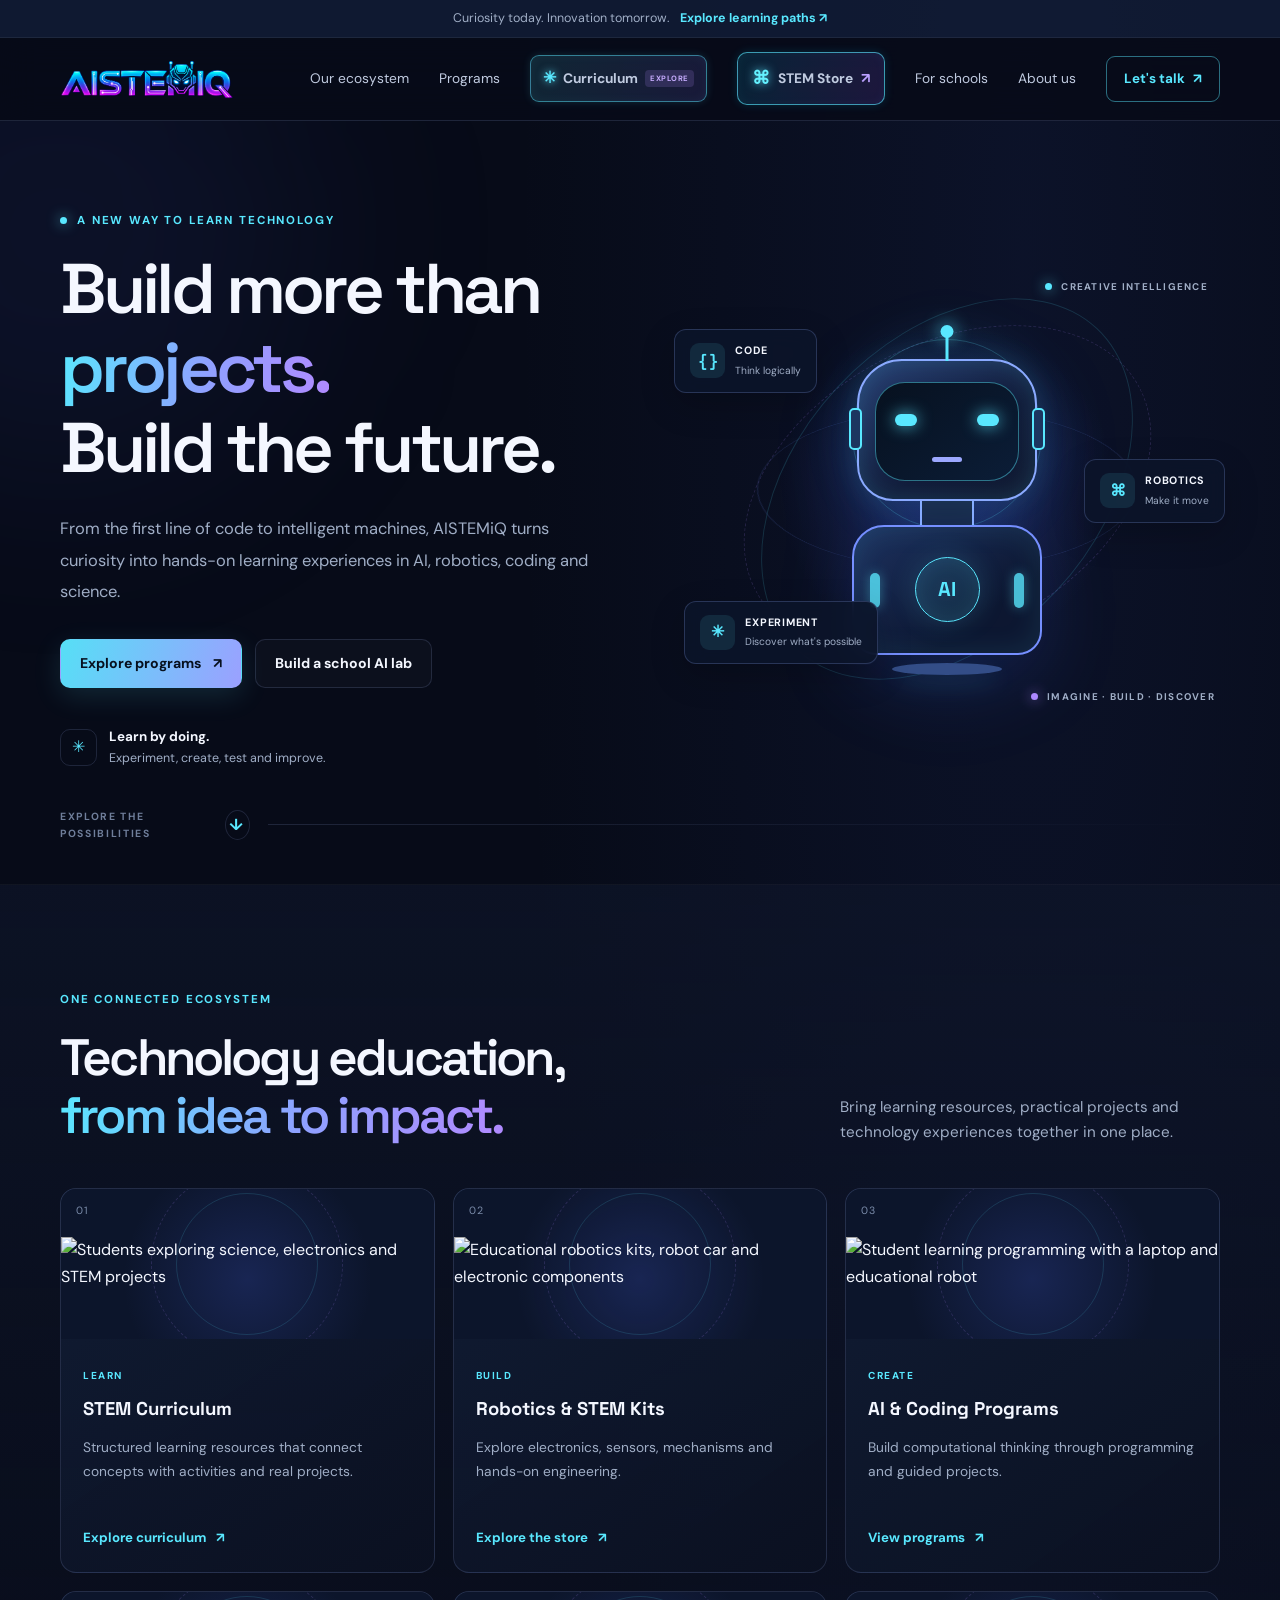
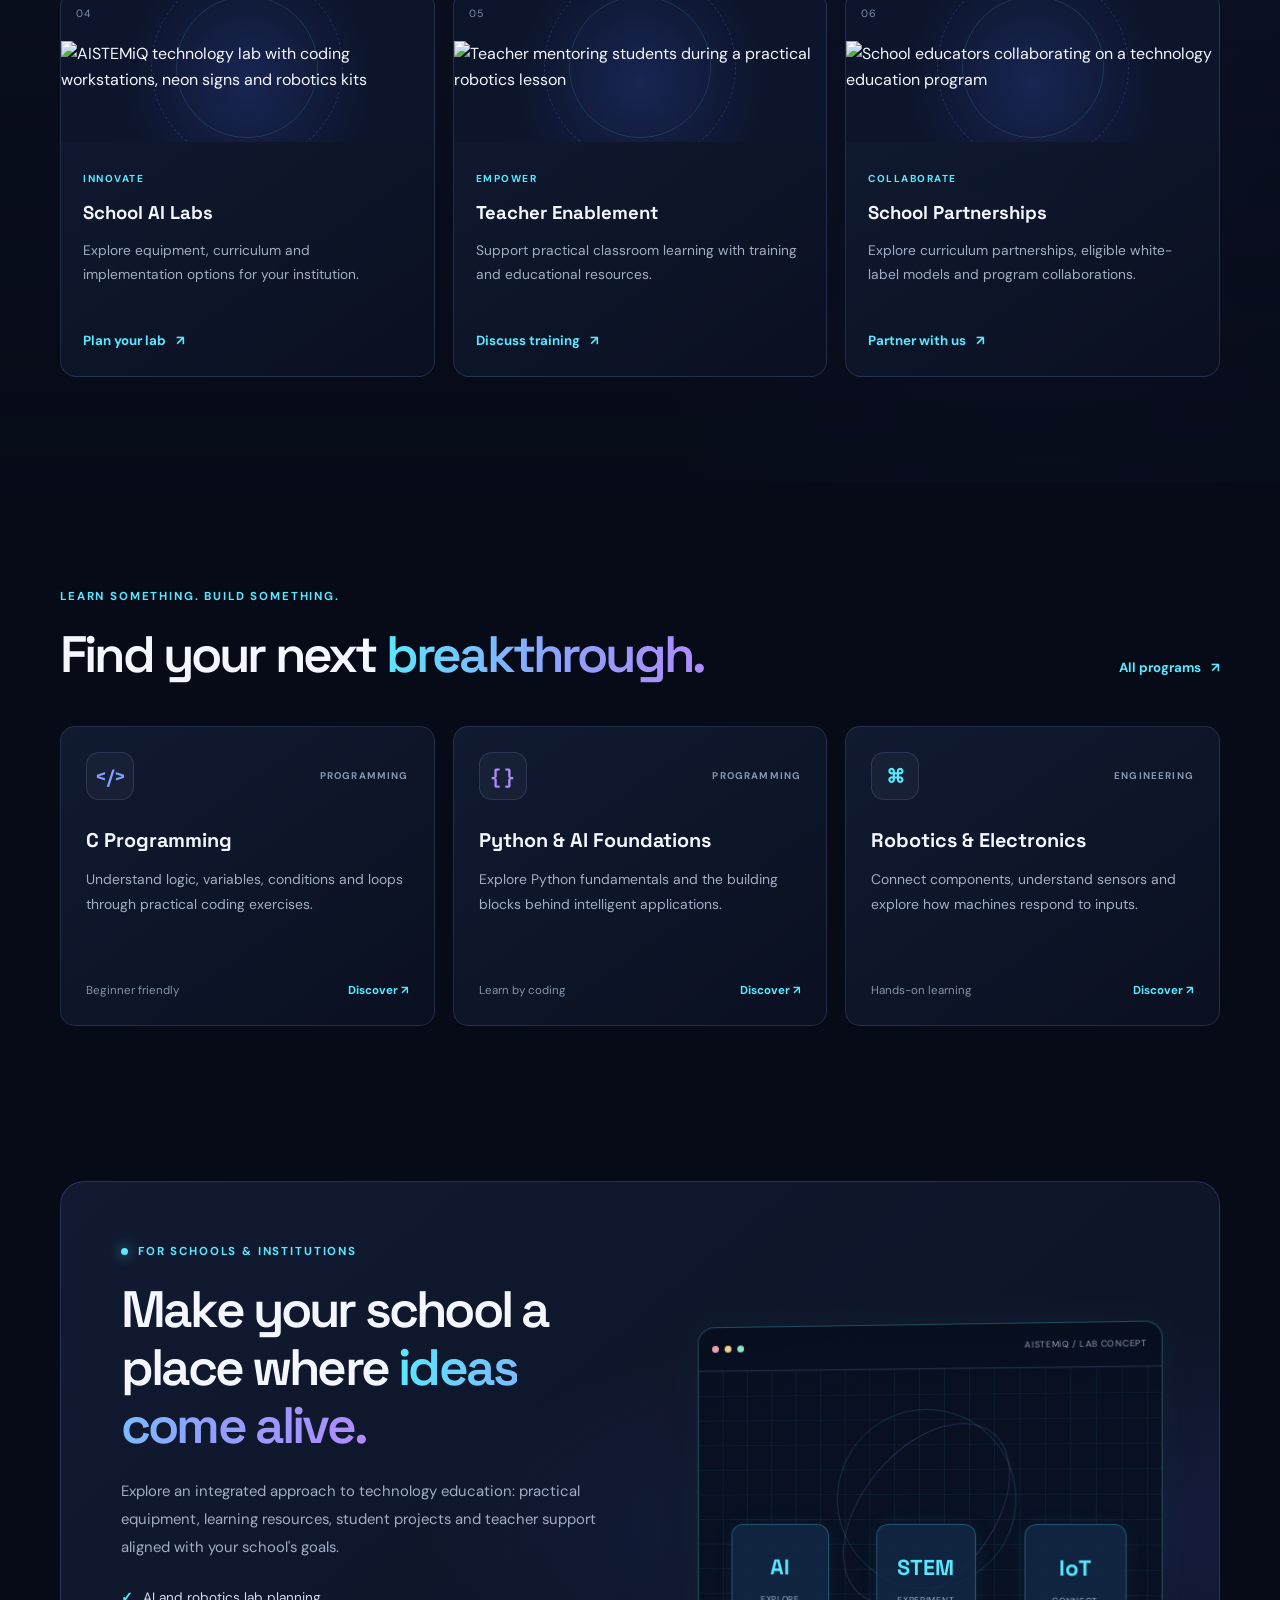
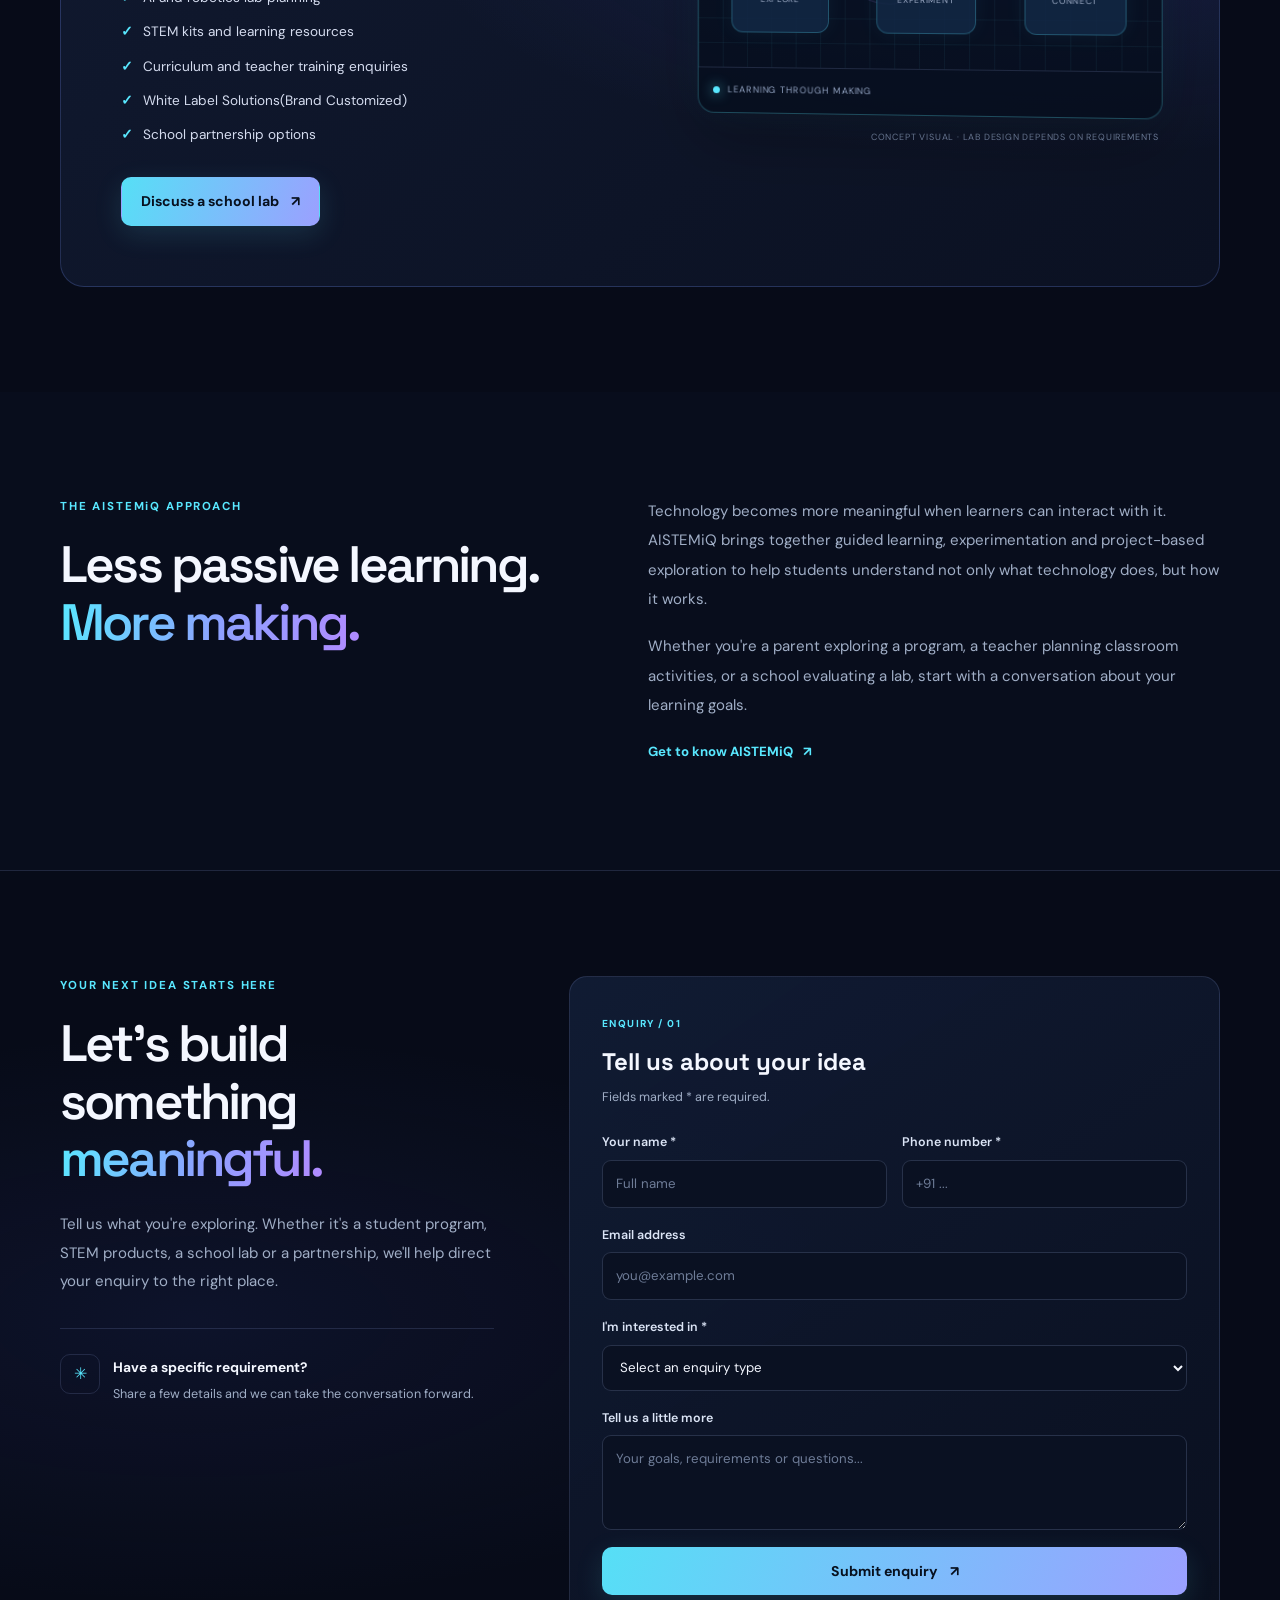
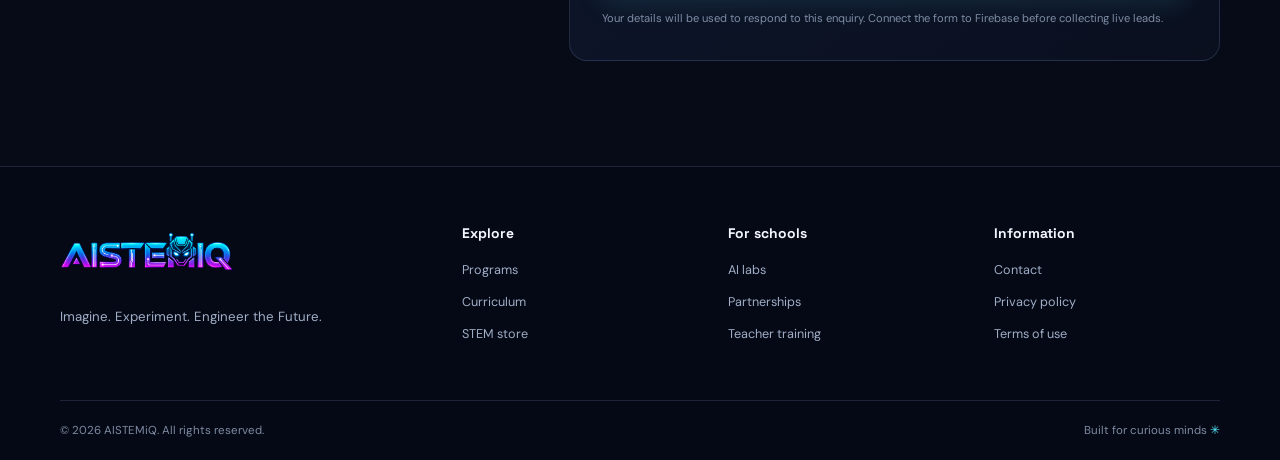
==== commit 1afa8909: "Update fmt.Println message from 'Hello' to 'Goodbye'" ====
--- a/index.html
+++ b/index.html
@@ -165,83 +165,174 @@
       </div>
     </section>
 
-    <!-- ECOSYSTEM -->
-    <section class="section-pad ecosystem-section" id="ecosystem">
-      <div class="container">
-        <div class="section-heading">
-          <div>
-            <p class="eyebrow">ONE CONNECTED ECOSYSTEM</p>
-            <h2>Technology education,<br><span class="gradient-text">from idea to impact.</span></h2>
-          </div>
-          <p class="section-intro">
-            Bring learning resources, practical projects and technology
-            experiences together in one place.
-          </p>
-        </div>
-
-        <div class="ecosystem-grid">
-          <article class="ecosystem-card card-featured">
-            <div class="tile-visual tile-curriculum"><span>01</span><b>ABC<br>0101</b></div>
-            <div class="card-content">
-              <span class="card-kicker">LEARN</span>
-              <h3>STEM Curriculum</h3>
-              <p>Structured learning resources that connect concepts with activities and real projects.</p>
-              <a class="text-link" href="curriculum.html">Explore curriculum <span>↗</span></a>
-            </div>
-          </article>
-
-          <article class="ecosystem-card">
-            <div class="tile-visual tile-robotics"><span>02</span><b>⌘</b></div>
-            <div class="card-content">
-              <span class="card-kicker">BUILD</span>
-              <h3>Robotics & STEM Kits</h3>
-              <p>Explore electronics, sensors, mechanisms and hands-on engineering.</p>
-              <a class="text-link" href="store.html">Explore the store <span>↗</span></a>
-            </div>
-          </article>
-
-          <article class="ecosystem-card">
-            <div class="tile-visual tile-coding"><span>03</span><b>&lt;/&gt;</b></div>
-            <div class="card-content">
-              <span class="card-kicker">CREATE</span>
-              <h3>AI & Coding Programs</h3>
-              <p>Build computational thinking through programming and guided projects.</p>
-              <a class="text-link" href="programs.html">View programs <span>↗</span></a>
-            </div>
-          </article>
-
-          <article class="ecosystem-card">
-            <div class="tile-visual tile-labs"><span>04</span><b>◉</b></div>
-            <div class="card-content">
-              <span class="card-kicker">INNOVATE</span>
-              <h3>School AI Labs</h3>
-              <p>Explore equipment, curriculum and implementation options for your institution.</p>
-              <a class="text-link" href="labs.html">Plan your lab <span>↗</span></a>
-            </div>
-          </article>
-
-          <article class="ecosystem-card">
-            <div class="tile-visual tile-teachers"><span>05</span><b>✳</b></div>
-            <div class="card-content">
-              <span class="card-kicker">EMPOWER</span>
-              <h3>Teacher Enablement</h3>
-              <p>Support practical classroom learning with training and educational resources.</p>
-              <a class="text-link" href="#contact">Discuss training <span>↗</span></a>
-            </div>
-          </article>
-
-          <article class="ecosystem-card">
-            <div class="tile-visual tile-partners"><span>06</span><b>∞</b></div>
-            <div class="card-content">
-              <span class="card-kicker">COLLABORATE</span>
-              <h3>School Partnerships</h3>
-              <p>Explore curriculum partnerships, eligible white-label models and program collaborations.</p>
-              <a class="text-link" href="partners.html">Partner with us <span>↗</span></a>
-            </div>
-          </article>
-        </div>
-      </div>
-    </section>
+   <!-- ECOSYSTEM -->
+<section class="section-pad ecosystem-section" id="ecosystem">
+  <div class="container">
+
+    <div class="section-heading">
+      <div>
+        <p class="eyebrow">ONE CONNECTED ECOSYSTEM</p>
+        <h2>
+          Technology education,<br>
+          <span class="gradient-text">from idea to impact.</span>
+        </h2>
+      </div>
+
+      <p class="section-intro">
+        Bring learning resources, practical projects and technology
+        experiences together in one place.
+      </p>
+    </div>
+
+    <div class="ecosystem-grid">
+
+      <!-- 01: STEM CURRICULUM -->
+      <article class="ecosystem-card card-featured">
+        <div class="tile-visual tile-curriculum">
+          <img
+            src="assets/images/ecosystem/stem-curriculum.png"
+            alt="Students exploring science, electronics and STEM projects"
+            loading="lazy"
+          >
+          <span>01</span>
+        </div>
+
+        <div class="card-content">
+          <span class="card-kicker">LEARN</span>
+          <h3>STEM Curriculum</h3>
+          <p>
+            Structured learning resources that connect concepts
+            with activities and real projects.
+          </p>
+          <a class="text-link" href="curriculum.html">
+            Explore curriculum <span>↗</span>
+          </a>
+        </div>
+      </article>
+
+      <!-- 02: ROBOTICS & STEM KITS -->
+      <article class="ecosystem-card">
+        <div class="tile-visual tile-robotics">
+          <img
+            src="assets/images/ecosystem/robotics-stem-kits.png"
+            alt="Educational robotics kits, robot car and electronic components"
+            loading="lazy"
+          >
+          <span>02</span>
+        </div>
+
+        <div class="card-content">
+          <span class="card-kicker">BUILD</span>
+          <h3>Robotics &amp; STEM Kits</h3>
+          <p>
+            Explore electronics, sensors, mechanisms and
+            hands-on engineering.
+          </p>
+          <a class="text-link" href="store.html">
+            Explore the store <span>↗</span>
+          </a>
+        </div>
+      </article>
+
+      <!-- 03: AI & CODING PROGRAMS -->
+      <article class="ecosystem-card">
+        <div class="tile-visual tile-coding">
+          <img
+            src="assets/images/ecosystem/ai-coding-programs.png"
+            alt="Student learning programming with a laptop and educational robot"
+            loading="lazy"
+          >
+          <span>03</span>
+        </div>
+
+        <div class="card-content">
+          <span class="card-kicker">CREATE</span>
+          <h3>AI &amp; Coding Programs</h3>
+          <p>
+            Build computational thinking through programming
+            and guided projects.
+          </p>
+          <a class="text-link" href="programs.html">
+            View programs <span>↗</span>
+          </a>
+        </div>
+      </article>
+
+      <!-- 04: SCHOOL AI LABS -->
+      <article class="ecosystem-card">
+        <div class="tile-visual tile-labs">
+          <img
+            src="assets/images/ecosystem/school-ai-labs.png"
+            alt="AISTEMiQ technology lab with coding workstations, neon signs and robotics kits"
+            loading="lazy"
+          >
+          <span>04</span>
+        </div>
+
+        <div class="card-content">
+          <span class="card-kicker">INNOVATE</span>
+          <h3>School AI Labs</h3>
+          <p>
+            Explore equipment, curriculum and implementation
+            options for your institution.
+          </p>
+          <a class="text-link" href="labs.html">
+            Plan your lab <span>↗</span>
+          </a>
+        </div>
+      </article>
+
+      <!-- 05: TEACHER ENABLEMENT -->
+      <article class="ecosystem-card">
+        <div class="tile-visual tile-teachers">
+          <img
+            src="assets/images/ecosystem/teacher-enablement.png"
+            alt="Teacher mentoring students during a practical robotics lesson"
+            loading="lazy"
+          >
+          <span>05</span>
+        </div>
+
+        <div class="card-content">
+          <span class="card-kicker">EMPOWER</span>
+          <h3>Teacher Enablement</h3>
+          <p>
+            Support practical classroom learning with training
+            and educational resources.
+          </p>
+          <a class="text-link" href="#contact">
+            Discuss training <span>↗</span>
+          </a>
+        </div>
+      </article>
+
+      <!-- 06: SCHOOL PARTNERSHIPS -->
+      <article class="ecosystem-card">
+        <div class="tile-visual tile-partners">
+          <img
+            src="assets/images/ecosystem/school-partnerships.png"
+            alt="School educators collaborating on a technology education program"
+            loading="lazy"
+          >
+          <span>06</span>
+        </div>
+
+        <div class="card-content">
+          <span class="card-kicker">COLLABORATE</span>
+          <h3>School Partnerships</h3>
+          <p>
+            Explore curriculum partnerships, eligible white-label
+            models and program collaborations.
+          </p>
+          <a class="text-link" href="partners.html">
+            Partner with us <span>↗</span>
+          </a>
+        </div>
+      </article>
+
+    </div>
+  </div>
+</section>
 
     <!-- PROGRAMS -->
     <section class="section-pad programs-section" id="programs">
--- a/css/styles.css
+++ b/css/styles.css
@@ -1967,3 +1967,132 @@
     animation: none;
   }
 }
+
+
+/* Mobile navigation fix — append only */
+@media (max-width: 768px) {
+  .main-nav .nav-links.mobile-menu-open,
+  .main-nav nav.mobile-menu-open .nav-links {
+    display: flex !important;
+    flex-direction: column;
+    align-items: stretch;
+    gap: 8px;
+    width: 100%;
+    padding: 16px;
+    margin: 0;
+    background: #0b1020;
+    border: 1px solid rgba(101, 237, 255, 0.18);
+    border-radius: 14px;
+  }
+
+  .main-nav nav.mobile-menu-open {
+    display: block !important;
+    width: 100%;
+  }
+
+  .main-nav .nav-links.mobile-menu-open a,
+  .main-nav nav.mobile-menu-open .nav-links a {
+    display: block;
+    padding: 12px 14px;
+  }
+}
+
+/* AISTEMiQ mobile menu — append-only fix */
+@media (max-width: 768px) {
+  #navLinks.mobile-menu-open {
+    display: flex !important;
+    flex-direction: column;
+    align-items: stretch;
+    gap: 8px;
+    position: absolute;
+    top: calc(100% + 10px);
+    left: 16px;
+    right: 16px;
+    width: auto;
+    max-height: calc(100vh - 120px);
+    overflow-y: auto;
+    padding: 18px;
+    background: #0b1020;
+    border: 1px solid rgba(101, 237, 255, 0.2);
+    border-radius: 16px;
+    box-shadow: 0 18px 45px rgba(0, 0, 0, 0.4);
+    z-index: 9999;
+  }
+
+  #navLinks.mobile-menu-open a {
+    display: flex;
+    align-items: center;
+    width: 100%;
+    padding: 12px 14px;
+  }
+
+  .site-header,
+  .site-header .navbar {
+    position: relative;
+  }
+
+  #menuToggle {
+    cursor: pointer;
+    touch-action: manipulation;
+  }
+}
+
+
+/* AISTEMiQ — Frosted glass mobile navigation */
+@media (max-width: 768px) {
+  #navLinks.mobile-menu-open {
+    background: rgba(10, 16, 36, 0.72) !important;
+    -webkit-backdrop-filter: blur(24px) saturate(165%);
+    backdrop-filter: blur(24px) saturate(165%);
+
+    border: 1px solid rgba(126, 220, 255, 0.25);
+    border-radius: 20px;
+
+    box-shadow:
+      0 20px 55px rgba(0, 0, 0, 0.42),
+      0 0 25px rgba(76, 190, 255, 0.08),
+      inset 0 1px 0 rgba(255, 255, 255, 0.10);
+
+    overflow: hidden;
+    isolation: isolate;
+  }
+
+  /* Subtle neon glass reflection */
+  #navLinks.mobile-menu-open::before {
+    content: "";
+    position: absolute;
+    inset: 0;
+    background:
+      linear-gradient(
+        135deg,
+        rgba(101, 237, 255, 0.09),
+        transparent 42%,
+        rgba(167, 123, 255, 0.10)
+      );
+    pointer-events: none;
+    z-index: -1;
+  }
+
+  /* Keep menu items readable above the glass */
+  #navLinks.mobile-menu-open a {
+    position: relative;
+    z-index: 1;
+    border-radius: 12px;
+    background: rgba(255, 255, 255, 0.025);
+    transition: background 180ms ease, color 180ms ease;
+  }
+
+  #navLinks.mobile-menu-open a:hover,
+  #navLinks.mobile-menu-open a:focus-visible {
+    background: rgba(101, 237, 255, 0.10);
+    color: #75efff;
+    outline: none;
+  }
+
+  /* Slight glass highlight around the hamburger */
+  #menuToggle {
+    -webkit-backdrop-filter: blur(14px);
+    backdrop-filter: blur(14px);
+  }
+}
+
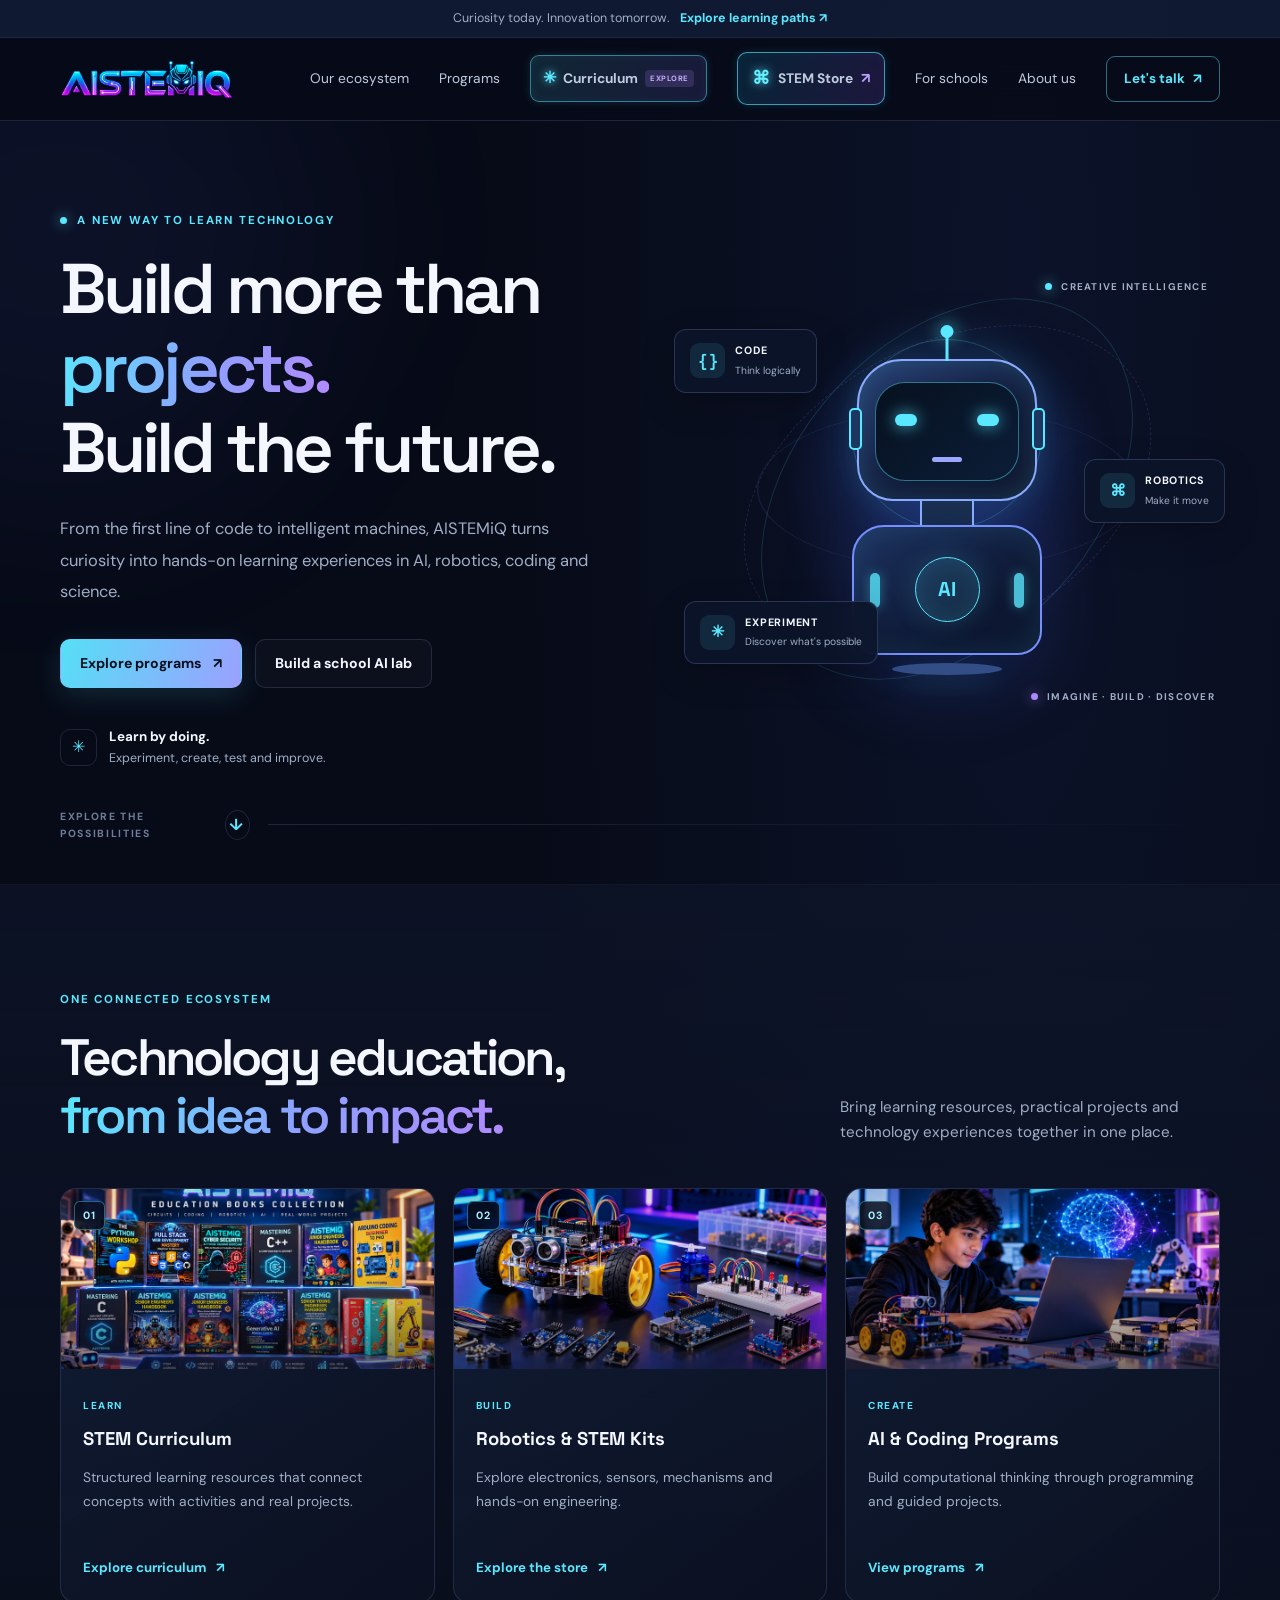
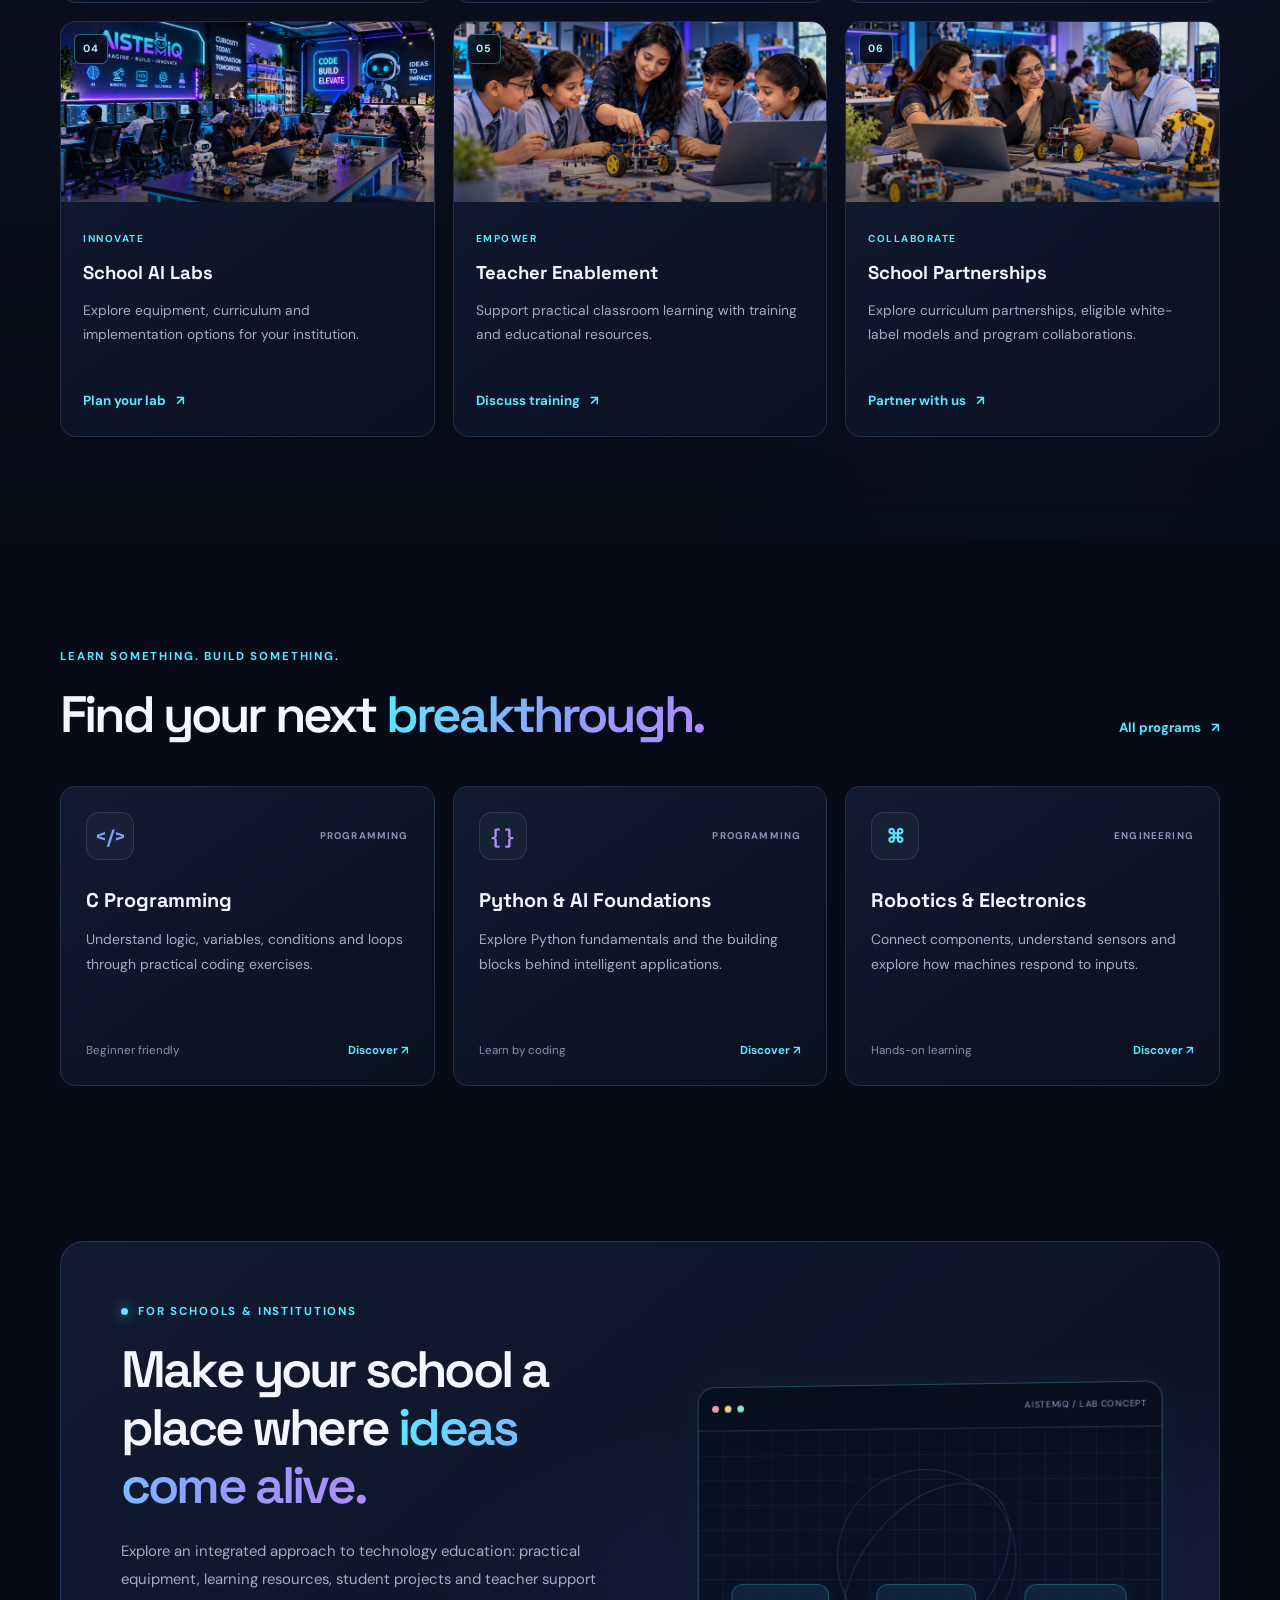
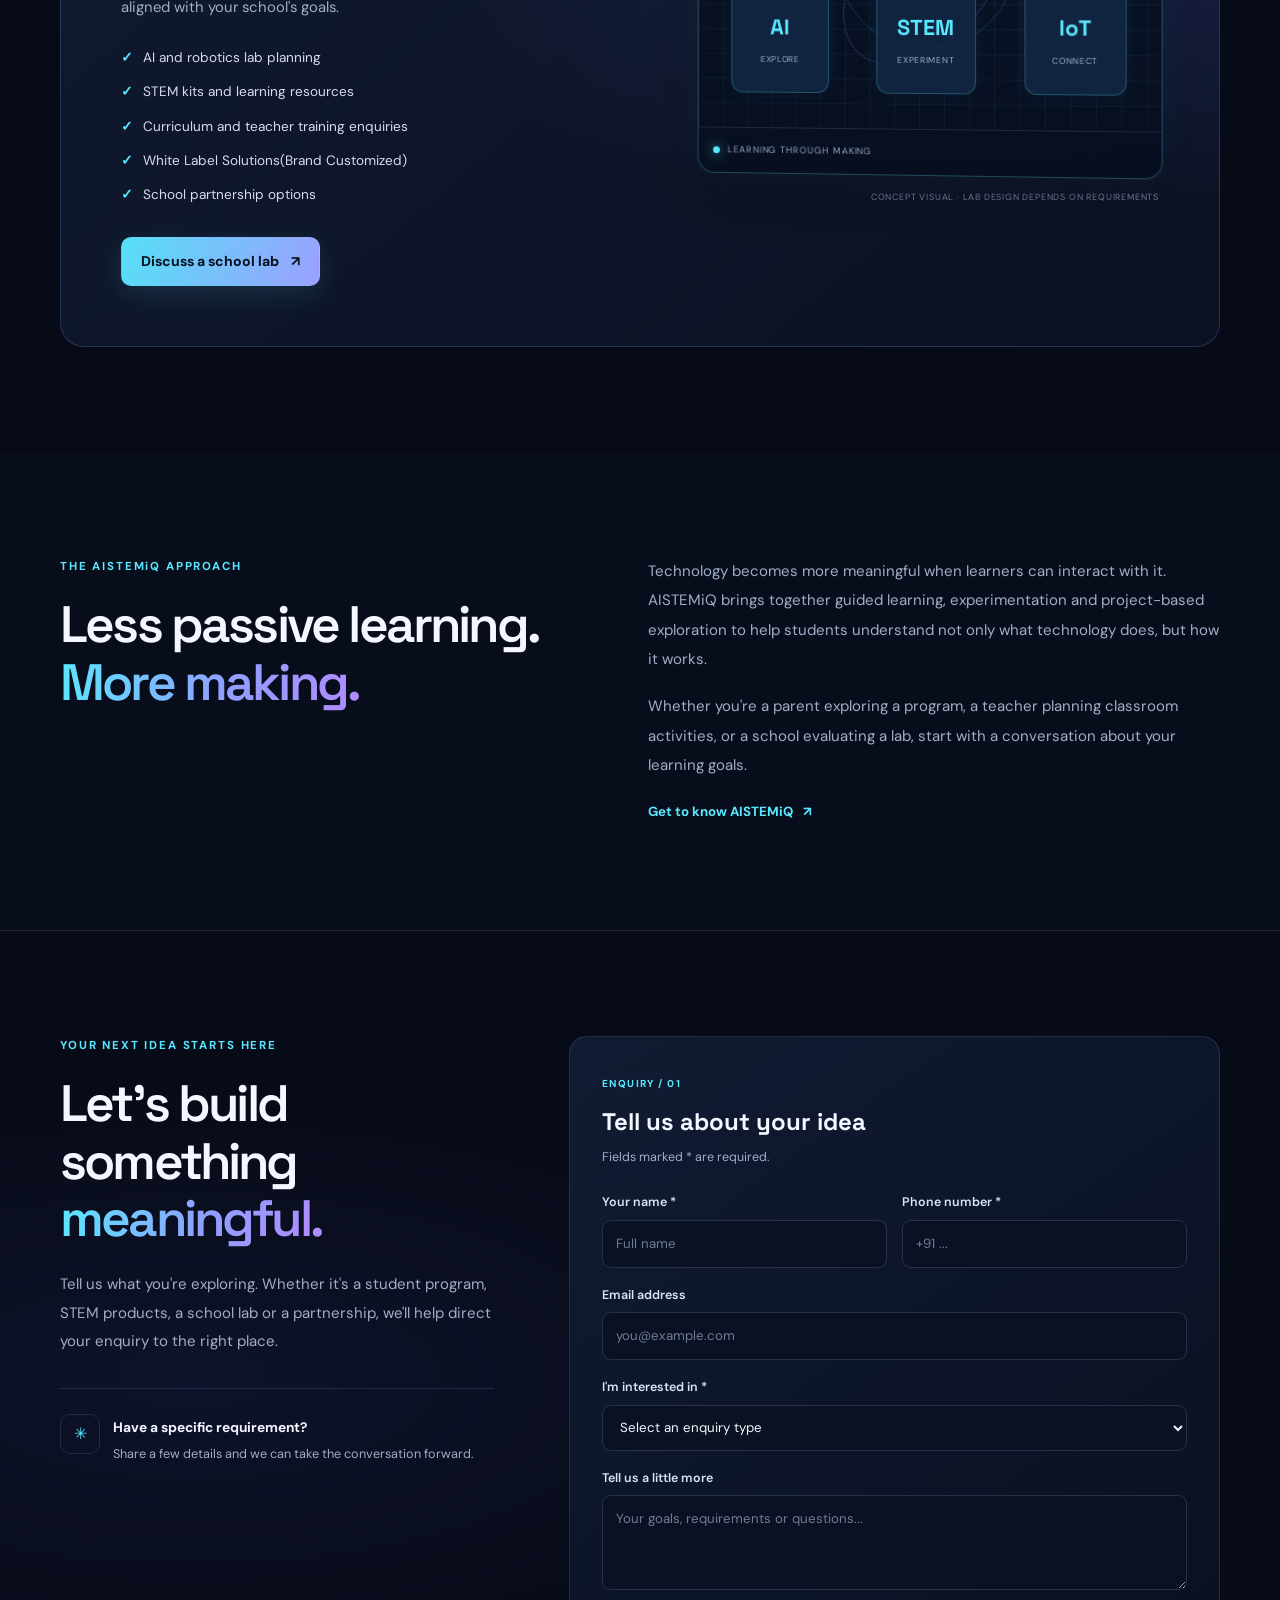
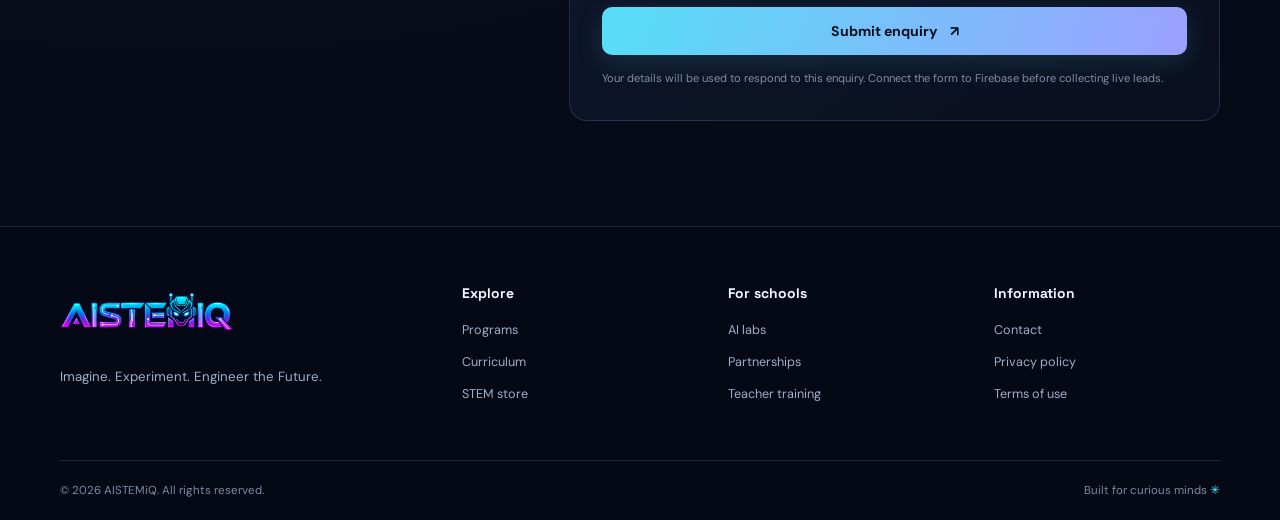
==== commit 2c768b40: "Update print statement from 'Hello' to 'Goodbye'" ====
--- a/index.html
+++ b/index.html
@@ -228,7 +228,7 @@
             Explore electronics, sensors, mechanisms and
             hands-on engineering.
           </p>
-          <a class="text-link" href="store.html">
+          <a class="text-link" href="https://prime-aihub.github.io/AISTEMiQ/">
             Explore the store <span>↗</span>
           </a>
         </div>
@@ -276,7 +276,7 @@
             Explore equipment, curriculum and implementation
             options for your institution.
           </p>
-          <a class="text-link" href="labs.html">
+          <a class="text-link" href="school-partnerships.html">
             Plan your lab <span>↗</span>
           </a>
         </div>
@@ -324,7 +324,7 @@
             Explore curriculum partnerships, eligible white-label
             models and program collaborations.
           </p>
-          <a class="text-link" href="partners.html">
+          <a class="text-link" href="school-partnerships.html">
             Partner with us <span>↗</span>
           </a>
         </div>
--- a/css/styles.css
+++ b/css/styles.css
@@ -751,6 +751,7 @@
   margin-bottom: 5px;
 }
 
+
 /* Ecosystem cards */
 
 .ecosystem-grid {
@@ -763,87 +764,79 @@
   overflow: hidden;
   border: 1px solid var(--border);
   border-radius: 16px;
-  background: linear-gradient(145deg, rgba(18, 29, 54, 0.92), rgba(11, 17, 33, 0.95));
-  transition: border-color 0.25s ease, transform 0.25s ease;
+  background: linear-gradient(
+    145deg,
+    rgba(18, 29, 54, 0.92),
+    rgba(11, 17, 33, 0.95)
+  );
+  transition: border-color 0.25s ease, transform 0.25s ease,
+    box-shadow 0.25s ease;
 }
 
 .ecosystem-card:hover {
   transform: translateY(-5px);
-  border-color: rgba(89, 232, 255, 0.4);
-}
-
+  border-color: rgba(89, 232, 255, 0.55);
+  box-shadow: 0 12px 35px rgba(0, 0, 0, 0.2),
+    0 0 22px rgba(89, 232, 255, 0.07);
+}
+
+/* Image container */
 .tile-visual {
   position: relative;
-  display: grid;
-  height: 150px;
-  place-items: center;
+  height: 180px;
   overflow: hidden;
-  background: radial-gradient(circle at 50% 60%, rgba(78, 107, 255, 0.19), transparent 60%), #0c152b;
-}
-
-.tile-visual::before,
+  background: #0c152b;
+  isolation: isolate;
+}
+
+.tile-visual img {
+  display: block;
+  width: 100%;
+  height: 100%;
+  object-fit: cover;
+  object-position: center;
+  transition: transform 0.45s ease, filter 0.45s ease;
+}
+
+/* Dark gradient overlay */
 .tile-visual::after {
+  content: "";
   position: absolute;
-  width: 140px;
-  height: 140px;
-  border: 1px solid rgba(89, 232, 255, 0.14);
-  border-radius: 50%;
-  content: "";
-}
-
-.tile-visual::after {
-  width: 190px;
-  height: 190px;
-  border-style: dashed;
-  border-color: rgba(177, 138, 255, 0.17);
-}
-
+  inset: 0;
+  z-index: 1;
+  background: linear-gradient(
+    180deg,
+    rgba(7, 11, 24, 0.12) 0%,
+    rgba(7, 11, 24, 0.02) 42%,
+    rgba(7, 11, 24, 0.55) 100%
+  );
+  pointer-events: none;
+}
+
+/* Neon hover effect */
+.ecosystem-card:hover .tile-visual img {
+  transform: scale(1.06);
+  filter: saturate(1.12) brightness(1.08);
+}
+
+/* Number badge */
 .tile-visual > span {
   position: absolute;
-  top: 13px;
-  left: 15px;
-  color: #7c8dab;
+  top: 12px;
+  left: 13px;
+  z-index: 2;
+  padding: 5px 8px;
+  border: 1px solid rgba(89, 232, 255, 0.4);
+  border-radius: 6px;
+  background: rgba(7, 11, 24, 0.82);
+  color: #a8f5ff;
   font-size: 0.66rem;
+  font-weight: 700;
   letter-spacing: 0.1em;
-}
-
-.tile-visual b {
-  z-index: 1;
-  color: var(--cyan);
-  font-family: var(--font-heading);
-  font-size: 2.6rem;
-  text-shadow: 0 0 28px rgba(89, 232, 255, 0.24);
-}
-
-.tile-curriculum b {
-  font-size: 1.8rem;
-  letter-spacing: 0.12em;
-  line-height: 1.3;
-}
-
-.tile-robotics b {
-  color: var(--purple);
-  font-size: 4rem;
-}
-
-.tile-coding b {
-  font-size: 3.4rem;
-}
-
-.tile-labs b {
-  color: #85a4ff;
-  font-size: 4.3rem;
-}
-
-.tile-teachers b {
-  color: #f5b9ff;
-}
-
-.tile-partners b {
-  color: #9da7ff;
-  font-size: 4rem;
-}
-
+  backdrop-filter: blur(8px);
+}
+
+/* Card text */
 .card-content {
   padding: 22px;
 }
@@ -886,6 +879,31 @@
 .text-link:hover span {
   transform: translate(3px, -3px);
 }
+
+/* Mobile image height */
+@media (max-width: 520px) {
+  .tile-visual {
+    height: 190px;
+  }
+}
+
+/* Respect reduced-motion preferences */
+@media (prefers-reduced-motion: reduce) {
+  .ecosystem-card,
+  .tile-visual img,
+  .text-link span {
+    transition: none;
+  }
+
+  .ecosystem-card:hover {
+    transform: none;
+  }
+
+  .ecosystem-card:hover .tile-visual img {
+    transform: none;
+  }
+}
+
 
 /* Programs */
 
